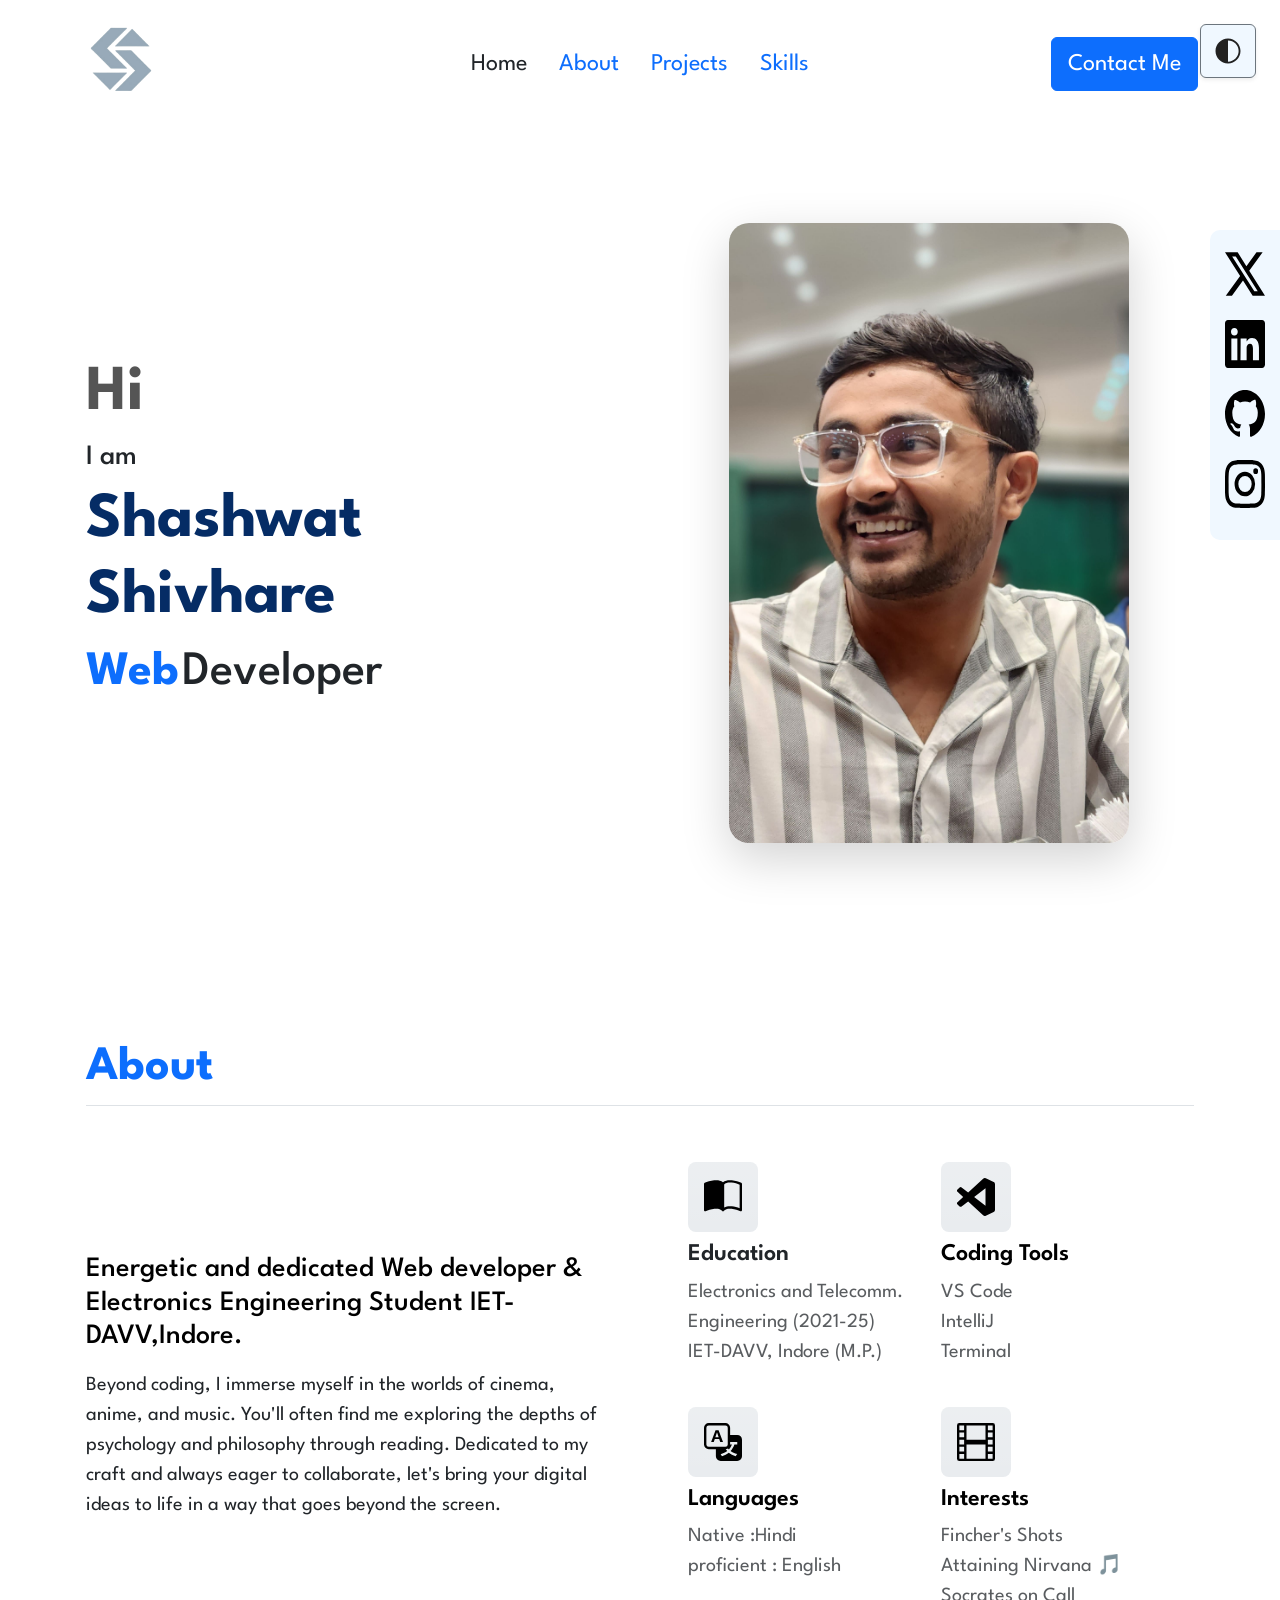
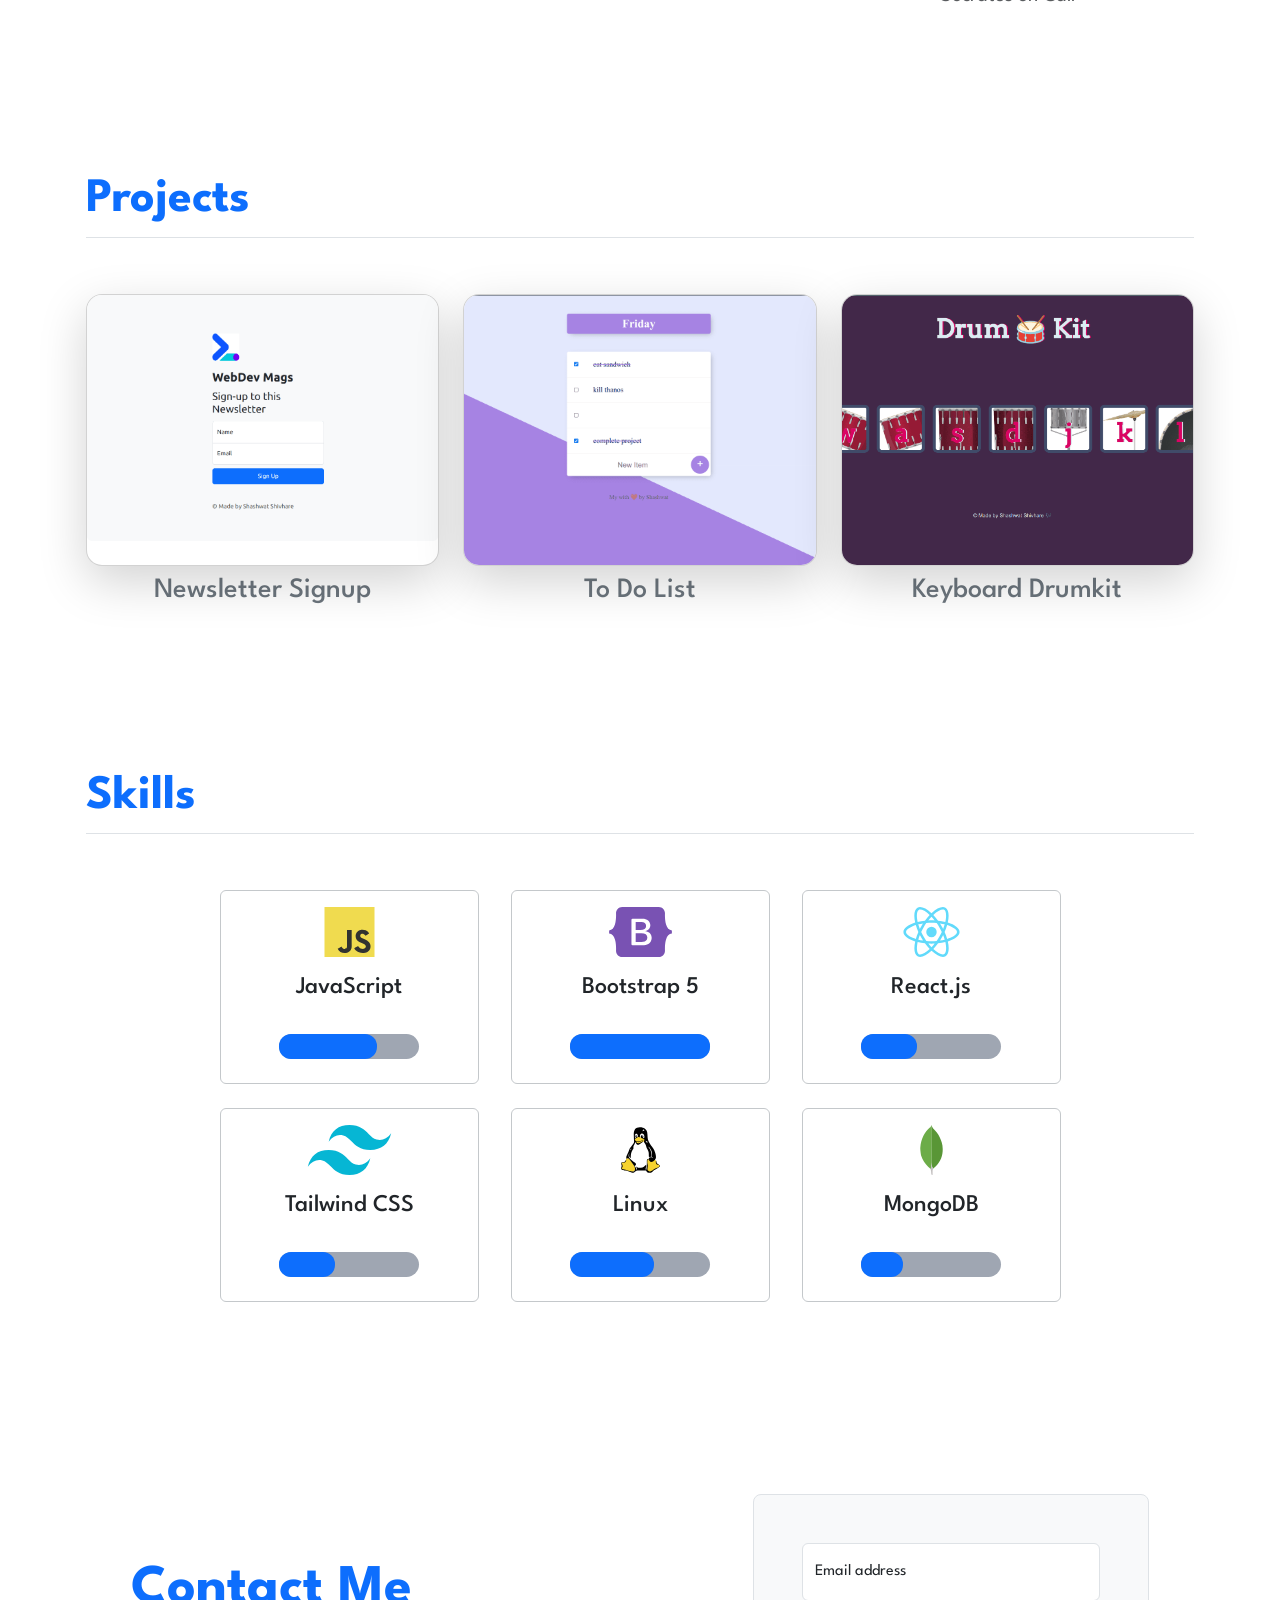
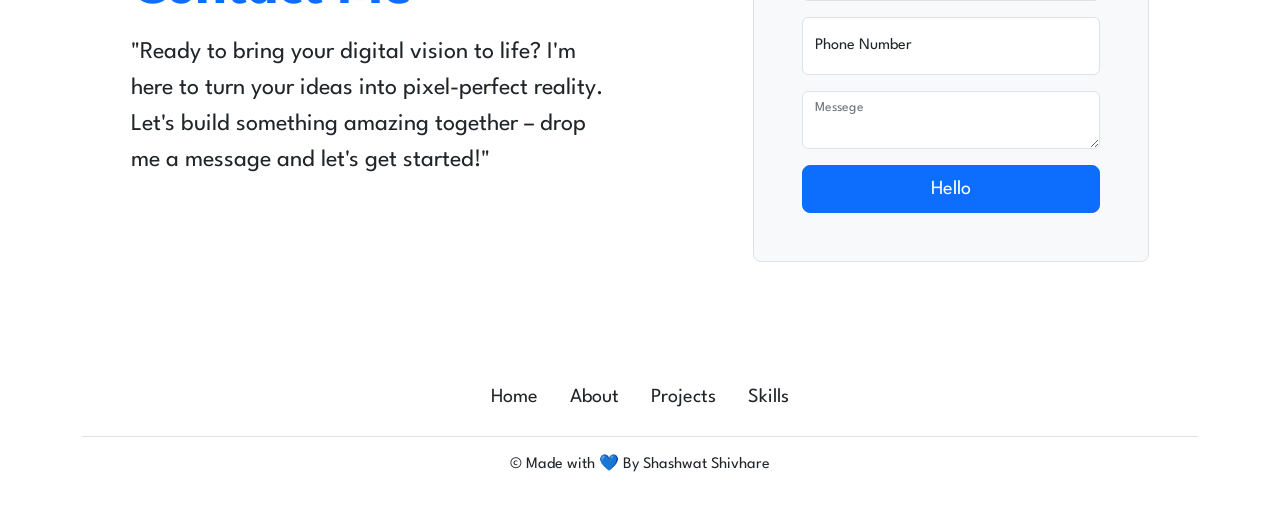
==== index.html @ a9c682bb "final changes" ====
<!DOCTYPE html><html lang="en"><head><style></style><meta charset="UTF-8"><meta name="viewport" content="width=device-width,initial-scale=1"><title>Shashwat Shivhare</title><link rel="preconnect" href="https://fonts.googleapis.com"><link rel="preconnect" href="https://fonts.gstatic.com" crossorigin><link href="https://fonts.googleapis.com/css2?family=League+Spartan:wght@400;500&family=Roboto:wght@400;600&display=swap" rel="stylesheet"><link rel="icon" type="x-icon" href="./images/logo.png"><link rel="stylesheet" href="./bootstrap/css/bootstrap.min.css"><link rel="stylesheet" href="style.min.css"></head><body id="body-color" data-bs-theme="light"><div id="top"><!-- Header --><div class="container"><header class="d-flex flex-wrap align-items-center justify-content-center justify-content-md-between py-4 mb-5"><div class="col-md-3 mb-2 mb-md-0"><a href="/" class="d-inline-flex link-body-emphasis text-decoration-none"><img src="./images/logo.png" height="70px" alt="logo"></a></div><ul class="nav col-12 col-md-auto mb-3 justify-content-center mb-md-0"><li class="nav-item"><a href="/" class="nav-link px-3 fs-4 link-dark scroll-button" data-target=".target-section1">Home</a></li><li><a href="#" class="nav-link btn px-3 fs-4 scroll-button" data-target=".target-section1">About</a></li><li><a href="#" class="nav-link px-3 fs-4 scroll-button" data-target=".target-section2">Projects</a></li><li><a href="#" class="nav-link px-3 fs-4 scroll-button" data-target=".target-section3">Skills</a></li></ul><div class="col-md-3 text-end"><button type="button" class="btn btn-primary fs-4 px-3 py-2 scroll-button" data-target=".target-section4">Contact Me</button></div></header></div><!-- FrontPage --><div id="frontPage" class="container fs-5 px-3"><div class="row flex-lg-row-reverse align-items-center g-5 py-5"><div class="col-10 col-sm-8 col-lg-6"><img src="./images/head.jpg" class="d-block mx-lg-auto profile shadow-lg" width="400px" height=""></div><div class="col-lg-6"><h1><a class="typewrite" data-period="2000" data-type="[ &#34;Hi&#34;,&#34;नमस्ते&#34;, &#34;Hola&#34;,&#34;నమస్కరం&#34; ]"><span class="wrap"></span></a></h1><h3>I am</h3><h1 class="fw-bold text-primary-emphasis">Shashwat Shivhare</h1><h2><a class="typewrite" data-period="2000" data-type="[ &#34;Web&#34;,&#34;Full-Stack&#34;,&#34;MERN&#34; ]"><span class="wrap"></span> </a>Developer</h2></div></div></div></div><!-- About --><div id="about"><div class="container fs-5 px-3 py-5 target-section target-section1"><h2 class="pb-2 fw-bold border-bottom text-primary">About</h2><div class="row row-cols-1 row-cols-md-2 align-items-md-center g-5 py-5"><div class="col d-flex flex-column align-items-start gap-2"><h3 class="fw-medium text-body-emphasis">Energetic and dedicated Web developer & Electronics Engineering Student IET-DAVV,Indore.</h3><p class="text-dark">Beyond coding, I immerse myself in the worlds of cinema, anime, and music. You'll often find me exploring the depths of psychology and philosophy through reading. Dedicated to my craft and always eager to collaborate, let's bring your digital ideas to life in a way that goes beyond the screen.</p></div><div class="col px-5"><div class="row row-cols-1 row-cols-sm-2 g-4"><div class="col d-flex flex-column gap-2"><img class="bg-body-secondary bg-gradient fs-1 p-3 rounded-3" src="./images/book.svg" height="70px" width="70px" alt=""><h4 class="fw-semibold mb-0 text-dark">Education</h4><p class="text-body-secondary">Electronics and Telecomm. Engineering (2021-25)<br>IET-DAVV, Indore (M.P.)</p></div><div class="col d-flex flex-column gap-2"><img class="bg-body-secondary bg-gradient fs-1 p-3 rounded-3" src="./images/vscode.svg" height="70px" width="70px" alt=""><h4 class="fw-semibold mb-0 text-body-emphasis">Coding Tools</h4><p class="text-body-secondary">VS Code<br>IntelliJ<br>Terminal<br></p></div><div class="col d-flex flex-column gap-2"><img class="bg-body-secondary bg-gradient fs-1 p-3 rounded-3" src="./images/language.svg" height="70px" width="70px" alt=""><h4 class="fw-semibold mb-0 text-body-emphasis">Languages</h4><p class="text-body-secondary">Native :Hindi<br>proficient : English<br></p></div><div class="col d-flex flex-column gap-2"><img class="bg-body-secondary bg-gradient fs-1 p-3 rounded-3" src="./images/film.svg" height="70px" width="70px" alt=""><h4 class="fw-semibold mb-0 text-body-emphasis">Interests</h4><p class="text-body-secondary">Fincher's Shots<br>Attaining Nirvana 🎵<br>Socrates on Call<br></p></div></div></div></div></div></div><!-- project --><div id="projects"><div class="container-xl fs-5 px-3 py-5 target-section target-section2"><h2 class="pb-2 fw-bold text-primary border-bottom">Projects</h2><div class="row row-cols-1 row-cols-lg-3 align-items-stretch g-4 py-5 flip-container"><div class="col flipper"><div class="card card-cover overflow-hidden rounded-4 shadow-lg front"><div><img src="./images/project1.png" class="card-img" alt=""></div></div><div class="back d-flex"><div class="justify-content-center align-items-lg-center"><a href="/" class="btn btn-secondary fs-4 mx-4">Visit Website</a></div></div><h3 class="py-2 px-3 text-secondary text-center">Newsletter Signup</h3></div><div class="col flipper"><div class="card card-cover overflow-hidden rounded-4 shadow-lg front"><img src="./images/project2.png" class="card-img" alt=""></div><div class="back"><a href="/" class="btn btn-secondary fs-4 mx-4">Visit Website</a></div><h3 class="py-2 px-3 text-secondary text-center">To Do List</h3></div><div class="col flipper"><div class="card card-cover overflow-hidden rounded-4 shadow-lg front"><img src="./images/project3.png" class="card-img" alt=""></div><div class="back"><a href="/" class="btn btn-secondary fs-4 mx-4">Visit Website</a></div><h3 class="py-2 px-3 text-secondary text-center">Keyboard Drumkit</h3></div></div></div></div><!-- Skills --><div id="skills" class="container fs-5 px-3 py-5 target-section target-section3"><h2 class="pb-2 fw-bold text-primary border-bottom">Skills</h2><div class="row row-cols-1 row-cols-sm-2 row-cols-md-3 row-cols-lg-4 justify-content-center g-4 py-5 px-5"><div class="d-flex border border-secondary-subtle rounded-2 flex-column mx-3"><img class="my-3" src="./images/javascript.svg" height="50px" alt=""><h4 class="text-center">JavaScript</h4><progress class="my-4" style="padding:0" max="100" value="70"></progress></div><div class="d-flex border border-secondary-subtle rounded-2 flex-column mx-3"><img class="my-3" src="./images/bootstrap.svg" height="50px" alt=""><h4 class="text-center">Bootstrap 5</h4><progress class="my-4" style="padding:0" max="100" value="100"></progress></div><div class="d-flex border border-secondary-subtle rounded-2 flex-column mx-3"><img class="my-3" src="./images/react.svg" height="50px" alt=""><h4 class="text-center">React.js</h4><progress class="my-4" style="padding:0" max="100" value="40"></progress></div><div class="d-flex border border-secondary-subtle rounded-2 flex-column mx-3"><img class="my-3" src="./images/tailwind.svg" height="50px" alt=""><h4 class="text-center">Tailwind CSS</h4><progress class="my-4" style="padding:0" max="100" value="40"></progress></div><div class="d-flex border border-secondary-subtle rounded-2 flex-column mx-3"><img class="my-3" src="./images/linux.svg" height="50px" alt=""><h4 class="text-center">Linux</h4><progress class="my-4" style="padding:0" max="100" value="60"></progress></div><div class="d-flex border border-secondary-subtle rounded-2 flex-column mx-3"><img class="my-3" src="./images/mongodb.svg" height="50px" alt=""><h4 class="text-center">MongoDB</h4><progress class="my-4" style="padding:0" max="100" value="30"></progress></div></div></div><!-- contact-me --><div class="container col-xl-10 col-xxl-8 px-4 py-5"><div class="row align-items-center g-lg-5 py-5"><div class="col-lg-7 text-center text-lg-start"><h2 class="display-4 fw-bold lh-1 text-primary mb-3 target-section target-section4">Contact Me</h2><p class="col-lg-10 fs-4">"Ready to bring your digital vision to life? I'm here to turn your ideas into pixel-perfect reality. Let's build something amazing together – drop me a message and let's get started!"</p></div><div class="col-md-10 mx-auto col-lg-5"><form class="p-4 p-md-5 border rounded-3 bg-body-tertiary"><div class="form-floating mb-3"><input type="email" class="form-control" id="floatingInput" placeholder="name@example.com"> <label for="floatingInput">Email address</label></div><div class="form-floating mb-3"><input type="number" class="form-control" id="floatingPassword" placeholder="Password"> <label for="floatingPassword">Phone Number</label></div><div class="form-floating mb-3"><textarea class="form-control" id="" rows="10"></textarea> <label class="form-label" for="Messege">Messege</label></div><button class="w-100 btn btn-lg btn-primary" type="submit">Hello</button></form></div></div></div><!-- Footer --><div id="footer"><div class="container"><footer class="py-3"><ul class="nav justify-content-center border-bottom pb-3 mb-3"><li class="nav-item"><a href="#" class="nav-link fs-5 px-3 text-dark">Home</a></li><li class="nav-item"><button class="nav-link fs-5 px-3 text-dark scroll-button" data-target=".target-section1">About</button></li><li class="nav-item"><button href="#" class="nav-link fs-5 px-3 text-dark scroll-button" data-target=".target-section2">Projects</button></li><li class="nav-item"><button href="#" class="nav-link fs-5 px-3 text-dark scroll-button" data-target=".target-section3">Skills</button></li></ul><p class="text-center text-dark">© Made with &#128153; By Shashwat Shivhare</p></footer></div></div><!-- DarkMode --><div class="position-fixed top-0 end-0 m-4"><button class="btn btn-secondary shadow-sm" id="colorMode"><img src="./images/dark-theme.svg" height="40px" width="30px"></button></div><!-- Social  --><div id="fixed-social"><div><a href="https://twitter.com/shashwatshiv" target="_blank" class="fixed-twitter"><img src="./images/twitter-x.svg" height="80%" width="80%" alt="twitter "></a></div><div><a href="https://www.linkedin.com/in/shashwatshiv" class="fixed-linkedin" target="_blank"><img src="./images/linkedin.svg" alt="linkedin" height="80%" width="80%"></a></div><div><a href="https://github.com/shashwatshiv" target="_blank" class="fixed-github"><img src="./images/github.svg" alt="github" height="80%" width="80%"></a></div><div><a href="https://instagram.com/shashwatshiv" target="_blank" class="fixed-instagrem"><img src="./images/instagram.svg" alt="instagram" height="80%" width="80%"></a></div></div><script src="./app.min.js"></script></body></html>
---- style.min.css ----
*{font-family:"League Spartan",sans-serif;margin:0;text-decoration:none}a.typewrite{text-decoration:none;font-weight:700}h1{font-size:4rem}h2{font-size:3rem}H1>a{color:#555}#colorMode{background-color:#f0f8ff}img.profile{border-radius:20px;animation:fadeIn 2s ease-in}#fixed-social{background-color:#f0f8ff;position:fixed;bottom:40%;right:-10px;padding:10px;border-radius:10px 0 0 10px}#fixed-social a{display:block;height:60px;position:relative;text-align:center;line-height:40px;transition:transform .2s;width:50px;margin:10px 10px 10px 0;z-index:2}#fixed-social a:hover{transform:scale(1.2)}#top{padding-bottom:100px}.card{height:17rem}.card-img{height:100%;width:100%;object-fit:cover}.flip-container:hover .flipper{transform:rotateY(180deg);cursor:pointer}.flipper,h3{backface-visibility:hidden}.back{backface-visibility:hidden;position:absolute;top:0;left:0;border-radius:10px;transform:rotateY(180deg)}.front{backface-visibility:hidden;z-index:2}.flipper{transition:2s;transform-style:preserve-3d;position:relative}.word{margin:auto;color:#fff}progress{width:60%;display:block;margin:auto;padding:3px;border:0 none;background:#9fa6b2;border-radius:14px}progress::-moz-progress-bar{border-radius:12px;background:#0d6efd}@media screen and (-webkit-min-device-pixel-ratio:0){progress{height:25px}}progress::-webkit-progress-bar{background:0 0}progress::-webkit-progress-value{border-radius:12px;background:#0d6efd}@media only screen and (max-width:768px){[class=fixed-social]{background-color:#0d6efd}}
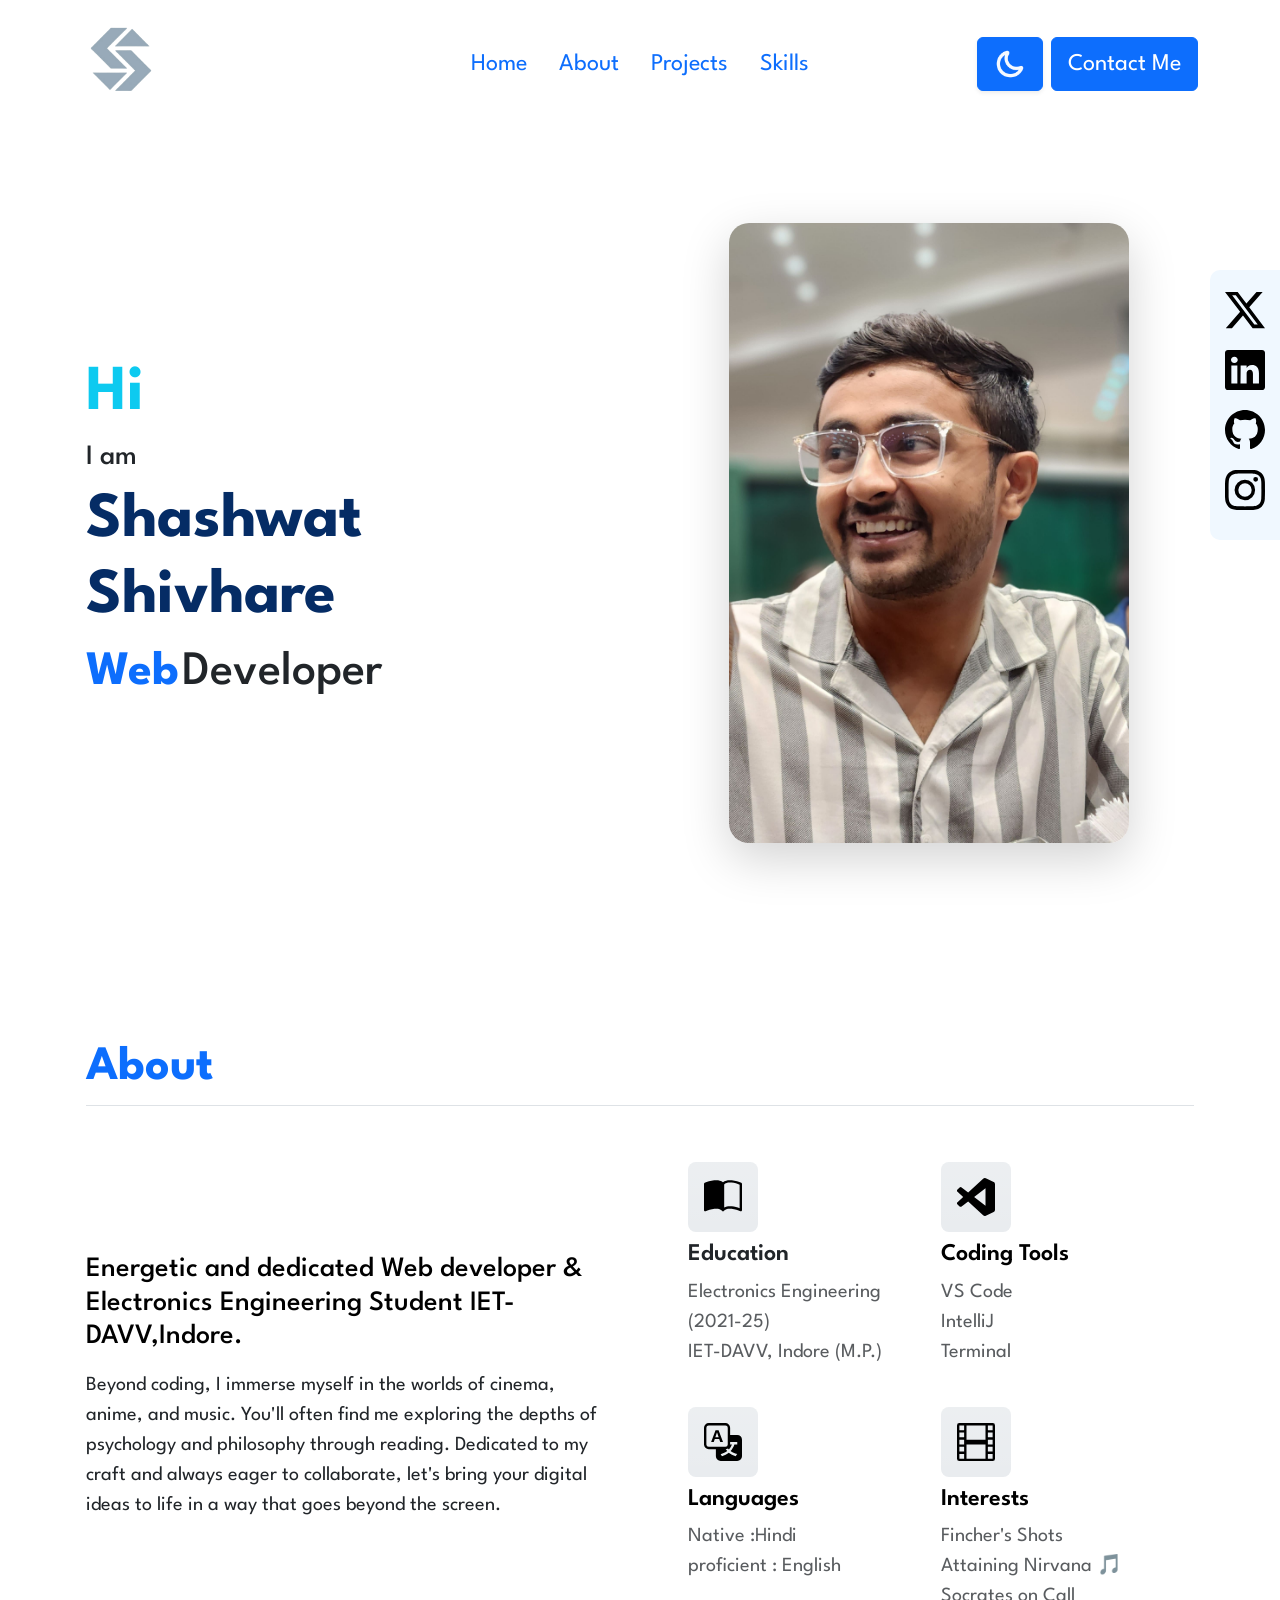
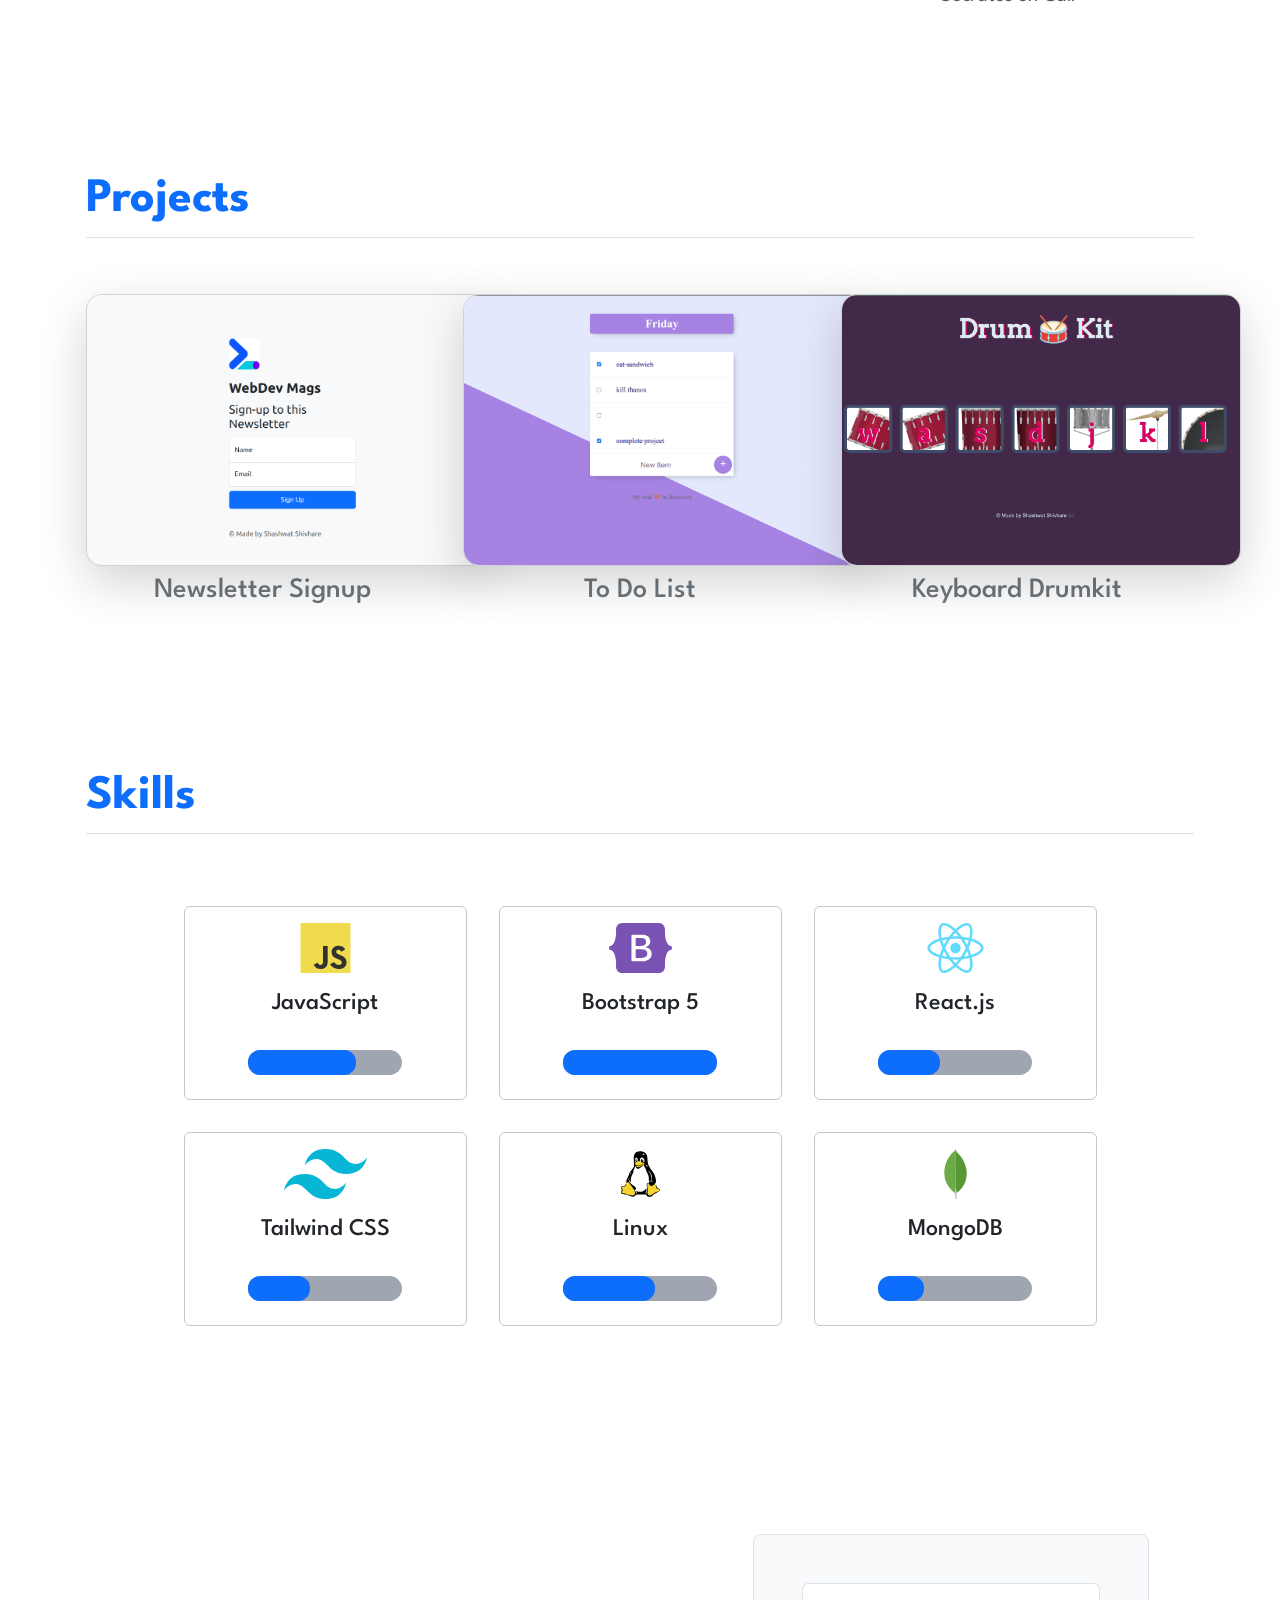
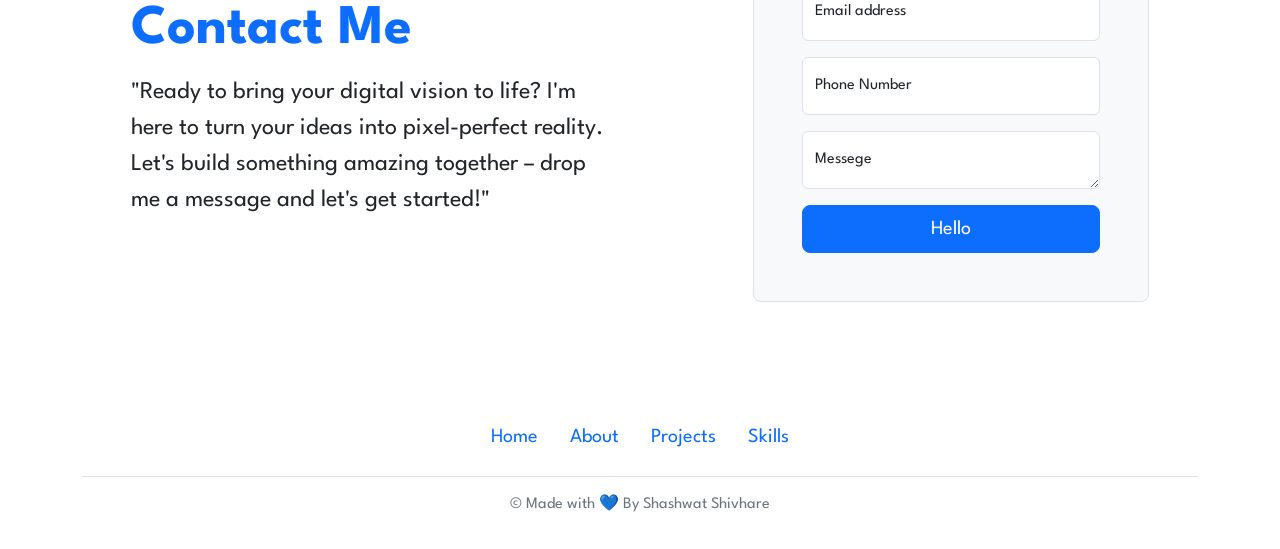
==== commit fdee37c9: "final changes" ====
--- a/index.html
+++ b/index.html
@@ -1 +1 @@
-<!DOCTYPE html><html lang="en"><head><style></style><meta charset="UTF-8"><meta name="viewport" content="width=device-width,initial-scale=1"><title>Shashwat Shivhare</title><link rel="preconnect" href="https://fonts.googleapis.com"><link rel="preconnect" href="https://fonts.gstatic.com" crossorigin><link href="https://fonts.googleapis.com/css2?family=League+Spartan:wght@400;500&family=Roboto:wght@400;600&display=swap" rel="stylesheet"><link rel="icon" type="x-icon" href="./images/logo.png"><link rel="stylesheet" href="./bootstrap/css/bootstrap.min.css"><link rel="stylesheet" href="style.min.css"></head><body id="body-color" data-bs-theme="light"><div id="top"><!-- Header --><div class="container"><header class="d-flex flex-wrap align-items-center justify-content-center justify-content-md-between py-4 mb-5"><div class="col-md-3 mb-2 mb-md-0"><a href="/" class="d-inline-flex link-body-emphasis text-decoration-none"><img src="./images/logo.png" height="70px" alt="logo"></a></div><ul class="nav col-12 col-md-auto mb-3 justify-content-center mb-md-0"><li class="nav-item"><a href="/" class="nav-link px-3 fs-4 link-dark scroll-button" data-target=".target-section1">Home</a></li><li><a href="#" class="nav-link btn px-3 fs-4 scroll-button" data-target=".target-section1">About</a></li><li><a href="#" class="nav-link px-3 fs-4 scroll-button" data-target=".target-section2">Projects</a></li><li><a href="#" class="nav-link px-3 fs-4 scroll-button" data-target=".target-section3">Skills</a></li></ul><div class="col-md-3 text-end"><button type="button" class="btn btn-primary fs-4 px-3 py-2 scroll-button" data-target=".target-section4">Contact Me</button></div></header></div><!-- FrontPage --><div id="frontPage" class="container fs-5 px-3"><div class="row flex-lg-row-reverse align-items-center g-5 py-5"><div class="col-10 col-sm-8 col-lg-6"><img src="./images/head.jpg" class="d-block mx-lg-auto profile shadow-lg" width="400px" height=""></div><div class="col-lg-6"><h1><a class="typewrite" data-period="2000" data-type="[ &#34;Hi&#34;,&#34;नमस्ते&#34;, &#34;Hola&#34;,&#34;నమస్కరం&#34; ]"><span class="wrap"></span></a></h1><h3>I am</h3><h1 class="fw-bold text-primary-emphasis">Shashwat Shivhare</h1><h2><a class="typewrite" data-period="2000" data-type="[ &#34;Web&#34;,&#34;Full-Stack&#34;,&#34;MERN&#34; ]"><span class="wrap"></span> </a>Developer</h2></div></div></div></div><!-- About --><div id="about"><div class="container fs-5 px-3 py-5 target-section target-section1"><h2 class="pb-2 fw-bold border-bottom text-primary">About</h2><div class="row row-cols-1 row-cols-md-2 align-items-md-center g-5 py-5"><div class="col d-flex flex-column align-items-start gap-2"><h3 class="fw-medium text-body-emphasis">Energetic and dedicated Web developer & Electronics Engineering Student IET-DAVV,Indore.</h3><p class="text-dark">Beyond coding, I immerse myself in the worlds of cinema, anime, and music. You'll often find me exploring the depths of psychology and philosophy through reading. Dedicated to my craft and always eager to collaborate, let's bring your digital ideas to life in a way that goes beyond the screen.</p></div><div class="col px-5"><div class="row row-cols-1 row-cols-sm-2 g-4"><div class="col d-flex flex-column gap-2"><img class="bg-body-secondary bg-gradient fs-1 p-3 rounded-3" src="./images/book.svg" height="70px" width="70px" alt=""><h4 class="fw-semibold mb-0 text-dark">Education</h4><p class="text-body-secondary">Electronics and Telecomm. Engineering (2021-25)<br>IET-DAVV, Indore (M.P.)</p></div><div class="col d-flex flex-column gap-2"><img class="bg-body-secondary bg-gradient fs-1 p-3 rounded-3" src="./images/vscode.svg" height="70px" width="70px" alt=""><h4 class="fw-semibold mb-0 text-body-emphasis">Coding Tools</h4><p class="text-body-secondary">VS Code<br>IntelliJ<br>Terminal<br></p></div><div class="col d-flex flex-column gap-2"><img class="bg-body-secondary bg-gradient fs-1 p-3 rounded-3" src="./images/language.svg" height="70px" width="70px" alt=""><h4 class="fw-semibold mb-0 text-body-emphasis">Languages</h4><p class="text-body-secondary">Native :Hindi<br>proficient : English<br></p></div><div class="col d-flex flex-column gap-2"><img class="bg-body-secondary bg-gradient fs-1 p-3 rounded-3" src="./images/film.svg" height="70px" width="70px" alt=""><h4 class="fw-semibold mb-0 text-body-emphasis">Interests</h4><p class="text-body-secondary">Fincher's Shots<br>Attaining Nirvana 🎵<br>Socrates on Call<br></p></div></div></div></div></div></div><!-- project --><div id="projects"><div class="container-xl fs-5 px-3 py-5 target-section target-section2"><h2 class="pb-2 fw-bold text-primary border-bottom">Projects</h2><div class="row row-cols-1 row-cols-lg-3 align-items-stretch g-4 py-5 flip-container"><div class="col flipper"><div class="card card-cover overflow-hidden rounded-4 shadow-lg front"><div><img src="./images/project1.png" class="card-img" alt=""></div></div><div class="back d-flex"><div class="justify-content-center align-items-lg-center"><a href="/" class="btn btn-secondary fs-4 mx-4">Visit Website</a></div></div><h3 class="py-2 px-3 text-secondary text-center">Newsletter Signup</h3></div><div class="col flipper"><div class="card card-cover overflow-hidden rounded-4 shadow-lg front"><img src="./images/project2.png" class="card-img" alt=""></div><div class="back"><a href="/" class="btn btn-secondary fs-4 mx-4">Visit Website</a></div><h3 class="py-2 px-3 text-secondary text-center">To Do List</h3></div><div class="col flipper"><div class="card card-cover overflow-hidden rounded-4 shadow-lg front"><img src="./images/project3.png" class="card-img" alt=""></div><div class="back"><a href="/" class="btn btn-secondary fs-4 mx-4">Visit Website</a></div><h3 class="py-2 px-3 text-secondary text-center">Keyboard Drumkit</h3></div></div></div></div><!-- Skills --><div id="skills" class="container fs-5 px-3 py-5 target-section target-section3"><h2 class="pb-2 fw-bold text-primary border-bottom">Skills</h2><div class="row row-cols-1 row-cols-sm-2 row-cols-md-3 row-cols-lg-4 justify-content-center g-4 py-5 px-5"><div class="d-flex border border-secondary-subtle rounded-2 flex-column mx-3"><img class="my-3" src="./images/javascript.svg" height="50px" alt=""><h4 class="text-center">JavaScript</h4><progress class="my-4" style="padding:0" max="100" value="70"></progress></div><div class="d-flex border border-secondary-subtle rounded-2 flex-column mx-3"><img class="my-3" src="./images/bootstrap.svg" height="50px" alt=""><h4 class="text-center">Bootstrap 5</h4><progress class="my-4" style="padding:0" max="100" value="100"></progress></div><div class="d-flex border border-secondary-subtle rounded-2 flex-column mx-3"><img class="my-3" src="./images/react.svg" height="50px" alt=""><h4 class="text-center">React.js</h4><progress class="my-4" style="padding:0" max="100" value="40"></progress></div><div class="d-flex border border-secondary-subtle rounded-2 flex-column mx-3"><img class="my-3" src="./images/tailwind.svg" height="50px" alt=""><h4 class="text-center">Tailwind CSS</h4><progress class="my-4" style="padding:0" max="100" value="40"></progress></div><div class="d-flex border border-secondary-subtle rounded-2 flex-column mx-3"><img class="my-3" src="./images/linux.svg" height="50px" alt=""><h4 class="text-center">Linux</h4><progress class="my-4" style="padding:0" max="100" value="60"></progress></div><div class="d-flex border border-secondary-subtle rounded-2 flex-column mx-3"><img class="my-3" src="./images/mongodb.svg" height="50px" alt=""><h4 class="text-center">MongoDB</h4><progress class="my-4" style="padding:0" max="100" value="30"></progress></div></div></div><!-- contact-me --><div class="container col-xl-10 col-xxl-8 px-4 py-5"><div class="row align-items-center g-lg-5 py-5"><div class="col-lg-7 text-center text-lg-start"><h2 class="display-4 fw-bold lh-1 text-primary mb-3 target-section target-section4">Contact Me</h2><p class="col-lg-10 fs-4">"Ready to bring your digital vision to life? I'm here to turn your ideas into pixel-perfect reality. Let's build something amazing together – drop me a message and let's get started!"</p></div><div class="col-md-10 mx-auto col-lg-5"><form class="p-4 p-md-5 border rounded-3 bg-body-tertiary"><div class="form-floating mb-3"><input type="email" class="form-control" id="floatingInput" placeholder="name@example.com"> <label for="floatingInput">Email address</label></div><div class="form-floating mb-3"><input type="number" class="form-control" id="floatingPassword" placeholder="Password"> <label for="floatingPassword">Phone Number</label></div><div class="form-floating mb-3"><textarea class="form-control" id="" rows="10"></textarea> <label class="form-label" for="Messege">Messege</label></div><button class="w-100 btn btn-lg btn-primary" type="submit">Hello</button></form></div></div></div><!-- Footer --><div id="footer"><div class="container"><footer class="py-3"><ul class="nav justify-content-center border-bottom pb-3 mb-3"><li class="nav-item"><a href="#" class="nav-link fs-5 px-3 text-dark">Home</a></li><li class="nav-item"><button class="nav-link fs-5 px-3 text-dark scroll-button" data-target=".target-section1">About</button></li><li class="nav-item"><button href="#" class="nav-link fs-5 px-3 text-dark scroll-button" data-target=".target-section2">Projects</button></li><li class="nav-item"><button href="#" class="nav-link fs-5 px-3 text-dark scroll-button" data-target=".target-section3">Skills</button></li></ul><p class="text-center text-dark">© Made with &#128153; By Shashwat Shivhare</p></footer></div></div><!-- DarkMode --><div class="position-fixed top-0 end-0 m-4"><button class="btn btn-secondary shadow-sm" id="colorMode"><img src="./images/dark-theme.svg" height="40px" width="30px"></button></div><!-- Social  --><div id="fixed-social"><div><a href="https://twitter.com/shashwatshiv" target="_blank" class="fixed-twitter"><img src="./images/twitter-x.svg" height="80%" width="80%" alt="twitter "></a></div><div><a href="https://www.linkedin.com/in/shashwatshiv" class="fixed-linkedin" target="_blank"><img src="./images/linkedin.svg" alt="linkedin" height="80%" width="80%"></a></div><div><a href="https://github.com/shashwatshiv" target="_blank" class="fixed-github"><img src="./images/github.svg" alt="github" height="80%" width="80%"></a></div><div><a href="https://instagram.com/shashwatshiv" target="_blank" class="fixed-instagrem"><img src="./images/instagram.svg" alt="instagram" height="80%" width="80%"></a></div></div><script src="./app.min.js"></script></body></html>+<!DOCTYPE html><html lang="en"><head><style></style><meta charset="UTF-8"><meta name="viewport" content="width=device-width,initial-scale=1"><title>Shashwat Shivhare</title><link rel="preconnect" href="https://fonts.googleapis.com"><link rel="preconnect" href="https://fonts.gstatic.com" crossorigin><link href="https://fonts.googleapis.com/css2?family=League+Spartan:wght@400;500&family=Roboto:wght@400;600&display=swap" rel="stylesheet"><link rel="icon" type="x-icon" href="./images/logo.png"><link rel="stylesheet" href="./bootstrap/css/bootstrap.min.css"><link rel="stylesheet" href="style.css"></head><body id="body-color" data-bs-theme="light"><div id="top"><!-- Header --><div class="container"><header class="d-flex flex-wrap align-items-center justify-content-center justify-content-md-between py-4 mb-5"><div class="col-md-3 mb-2 mb-md-0"><a href="/" class="d-inline-flex link-body-emphasis text-decoration-none"><img src="./images/logo.png" height="70px" alt="logo"></a></div><ul class="nav col-12 col-md-auto mb-3 justify-content-center mb-md-0"><li class="nav-item"><a href="/" class="nav-link px-3 fs-4 btn scroll-button" data-target=".target-section1">Home</a></li><li><a href="#" class="nav-link btn px-3 fs-4 scroll-button" data-target=".target-section1">About</a></li><li><a href="#" class="nav-link px-3 fs-4 scroll-button" data-target=".target-section2">Projects</a></li><li><a href="#" class="nav-link px-3 fs-4 scroll-button" data-target=".target-section3">Skills</a></li></ul><div class="col-md-3 text-end"><button class="btn btn-primary shadow-sm mx-1" id="colorMode"><img src="./images/dark-theme.png" height="40px" width="40px"></button> <button type="button" class="btn btn-primary fs-4 px-3 py-2 scroll-button" data-target=".target-section4">Contact Me</button></div></header></div><!-- FrontPage --><div id="frontPage" class="container fs-5 px-3"><div class="row flex-lg-row-reverse align-items-center g-5 py-5"><div class="col-10 col-sm-8 col-lg-6"><img src="./images/head.jpg" class="d-block mx-lg-auto profile shadow-lg" width="400px" height=""></div><div class="col-lg-6"><h1><a class="typewrite text-info" data-period="2000" data-type="[ &#34;Hi&#34;,&#34;नमस्ते&#34;, &#34;Hola&#34;,&#34;నమస్కరం&#34; ]"><span class="wrap"></span></a></h1><h3>I am</h3><h1 class="fw-bold text-primary-emphasis">Shashwat Shivhare</h1><h2><a class="typewrite" data-period="2000" data-type="[ &#34;Web&#34;,&#34;Full-Stack&#34;,&#34;MERN&#34; ]"><span class="wrap"></span> </a><span>Developer</span></h2></div></div></div></div><!-- About --><div id="about"><div class="container fs-5 px-3 py-5 target-section target-section1"><h2 class="pb-2 fw-bold border-bottom text-primary">About</h2><div class="row row-cols-1 row-cols-md-2 align-items-md-center g-5 py-5"><div class="col d-flex flex-column align-items-start gap-2"><h3 class="fw-medium text-body-emphasis">Energetic and dedicated Web developer & Electronics Engineering Student IET-DAVV,Indore.</h3><p class="text-dark">Beyond coding, I immerse myself in the worlds of cinema, anime, and music. You'll often find me exploring the depths of psychology and philosophy through reading. Dedicated to my craft and always eager to collaborate, let's bring your digital ideas to life in a way that goes beyond the screen.</p></div><div class="col px-5"><div class="row row-cols-2 row-cols-sm-2 g-4"><div class="col d-flex flex-column gap-2"><img class="bg-body-secondary bg-gradient fs-1 p-3 rounded-3" src="./images/book.svg" height="70px" width="70px" alt=""><h4 class="fw-semibold mb-0 text-dark">Education</h4><p class="text-body-secondary">Electronics Engineering (2021-25)<br>IET-DAVV, Indore (M.P.)</p></div><div class="col d-flex flex-column gap-2"><img class="bg-body-secondary bg-gradient fs-1 p-3 rounded-3" src="./images/vscode.svg" height="70px" width="70px" alt=""><h4 class="fw-semibold mb-0 text-body-emphasis">Coding Tools</h4><p class="text-body-secondary">VS Code<br>IntelliJ<br>Terminal<br></p></div><div class="col d-flex flex-column gap-2"><img class="bg-body-secondary bg-gradient fs-1 p-3 rounded-3" src="./images/language.svg" height="70px" width="70px" alt=""><h4 class="fw-semibold mb-0 text-body-emphasis">Languages</h4><p class="text-body-secondary">Native :Hindi<br>proficient : English<br></p></div><div class="col d-flex flex-column gap-2"><img class="bg-body-secondary bg-gradient fs-1 p-3 rounded-3" src="./images/film.svg" height="70px" width="70px" alt=""><h4 class="fw-semibold mb-0 text-body-emphasis">Interests</h4><p class="text-body-secondary">Fincher's Shots<br>Attaining Nirvana 🎵<br>Socrates on Call<br></p></div></div></div></div></div></div><!-- project --><div id="projects"><div class="container-xl fs-5 px-3 py-5 target-section target-section2"><h2 class="pb-2 fw-bold text-primary border-bottom">Projects</h2><div class="row row-cols-1 row-cols-lg-3 align-items-stretch py-5"><div class="col flipper"><div class="card card-cover overflow-hidden rounded-4 shadow-lg front m-auto"><div><img src="./images/project1.png" class="card-img" width="60%" alt=""></div></div><div class="back d-flex"><div class="justify-content-center align-items-lg-center"><a href="/" class="btn btn-secondary fs-4 mx-4">Visit Website</a></div></div><h3 class="py-2 px-3 text-secondary text-center">Newsletter Signup</h3></div><div class="col flipper"><div class="card card-cover overflow-hidden rounded-4 shadow-lg front m-auto"><img src="./images/project2.png" class="card-img" alt=""></div><div class="back"><a href="/" class="btn btn-secondary fs-4 mx-4">Visit Website</a></div><h3 class="py-2 px-3 text-secondary text-center">To Do List</h3></div><div class="col flipper"><div class="card card-cover overflow-hidden rounded-4 shadow-lg front m-auto"><img src="./images/project3.png" class="card-img" alt=""></div><div class="back"><a href="/" class="btn btn-secondary fs-4 mx-4">Visit Website</a></div><h3 class="py-2 px-3 text-secondary text-center">Keyboard Drumkit</h3></div></div></div></div><!-- Skills --><div id="skills" class="container fs-5 px-3 py-5 target-section target-section3"><h2 class="pb-2 fw-bold text-primary border-bottom">Skills</h2><div class="row py-5 row-cols-3 justify-content-center row-cols-md-4"><div class="d-flex border border-secondary-subtle rounded-2 flex-column mx-3 my-3"><img class="my-3" src="./images/javascript.svg" height="50px" alt=""><h4 class="text-center">JavaScript</h4><progress class="my-4" style="padding:0" max="100" value="70"></progress></div><div class="d-flex border border-secondary-subtle rounded-2 flex-column mx-3 my-3"><img class="my-3" src="./images/bootstrap.svg" height="50px" alt=""><h4 class="text-center">Bootstrap 5</h4><progress class="my-4" style="padding:0" max="100" value="100"></progress></div><div class="d-flex border border-secondary-subtle rounded-2 flex-column mx-3 my-3"><img class="my-3" src="./images/react.svg" height="50px" alt=""><h4 class="text-center">React.js</h4><progress class="my-4" style="padding:0" max="100" value="40"></progress></div><div class="d-flex border border-secondary-subtle rounded-2 flex-column mx-3 my-3"><img class="my-3" src="./images/tailwind.svg" height="50px" alt=""><h4 class="text-center">Tailwind CSS</h4><progress class="my-4" style="padding:0" max="100" value="40"></progress></div><div class="d-flex border border-secondary-subtle rounded-2 flex-column mx-3 my-3"><img class="my-3" src="./images/linux.svg" height="50px" alt=""><h4 class="text-center">Linux</h4><progress class="my-4" style="padding:0" max="100" value="60"></progress></div><div class="d-flex border border-secondary-subtle rounded-2 flex-column mx-3 my-3"><img class="my-3" src="./images/mongodb.svg" height="50px" alt=""><h4 class="text-center">MongoDB</h4><progress class="my-4" style="padding:0" max="100" value="30"></progress></div></div></div><!-- contact-me --><div class="container col-xl-10 col-xxl-8 px-4 py-5"><div class="row align-items-center g-lg-5 py-5"><div class="col-lg-7 text-center text-lg-start"><h2 class="display-4 fw-bold lh-1 text-primary mb-3 target-section target-section4">Contact Me</h2><p class="col-lg-10 fs-4">"Ready to bring your digital vision to life? I'm here to turn your ideas into pixel-perfect reality. Let's build something amazing together – drop me a message and let's get started!"</p></div><div class="col-md-10 mx-auto col-lg-5"><form class="p-4 p-md-5 border rounded-3 bg-body-tertiary"><div class="form-floating mb-3"><input type="email" class="form-control" id="floatingInput" placeholder="name@example.com"> <label for="floatingInput">Email address</label></div><div class="form-floating mb-3"><input type="tel" class="form-control" id="phoneNumber" placeholder="" maxlength="10"> <label for="form-floating">Phone Number</label></div><div class="form-floating mb-3"><textarea class="form-control" id="" rows="10" placeholder=""></textarea> <label class="form-label" for="form-floating">Messege</label></div><button class="w-100 btn btn-lg btn-primary" type="submit">Hello</button></form></div></div></div><!-- Footer --><div id="footer"><div class="container"><footer class="py-3"><ul class="nav justify-content-center border-bottom pb-3 mb-3"><li class="nav-item"><a href="#" class="nav-link fs-5 px-3">Home</a></li><li class="nav-item"><button class="nav-link fs-5 px-3 scroll-button" data-target=".target-section1">About</button></li><li class="nav-item"><button href="#" class="nav-link fs-5 px-3 scroll-button" data-target=".target-section2">Projects</button></li><li class="nav-item"><button href="#" class="nav-link fs-5 px-3 scroll-button" data-target=".target-section3">Skills</button></li></ul><p class="text-center text-secondary">© Made with &#128153; By Shashwat Shivhare</p></footer></div></div><!-- Social  --><div id="fixed-social"><div><a href="https://twitter.com/shashwatshiv" target="_blank" class="fixed-twitter"><img src="./images/twitter-x.svg" height="80%" width="80%" alt="twitter "></a></div><div><a href="https://www.linkedin.com/in/shashwatshiv" class="fixed-linkedin" target="_blank"><img src="./images/linkedin.svg" alt="linkedin" height="80%" width="80%"></a></div><div><a href="https://github.com/shashwatshiv" target="_blank" class="fixed-github"><img src="./images/github.svg" alt="github" height="80%" width="80%"></a></div><div><a href="https://instagram.com/shashwatshiv" target="_blank" class="fixed-instagrem"><img src="./images/instagram.svg" alt="instagram" height="80%" width="80%"></a></div></div><script src="./app.js"></script></body></html>
--- a/style.css
+++ b/style.css
@@ -0,0 +1 @@
+*{font-family:"League Spartan",sans-serif;margin:0;text-decoration:none}a.typewrite{text-decoration:none;font-weight:700}h1{font-size:4rem}h2{font-size:3rem}img.profile{border-radius:20px;animation:fadeIn 2s ease-in}#fixed-social{background-color:#f0f8ff;position:fixed;bottom:40%;right:-10px;padding:10px;border-radius:10px 0 0 10px}#fixed-social a{display:block;height:50px;position:relative;text-align:center;line-height:40px;transition:transform .2s;width:50px;margin:10px 10px 10px 0;z-index:2}#fixed-social a:hover{transform:scale(1.2)}#top{padding-bottom:100px}.card{height:17rem;width:25rem}.card-img{height:100%;width:100%;object-fit:cover}.flipper:hover{transform:rotateY(180deg);cursor:pointer}.flipper,h3{backface-visibility:hidden}.back{backface-visibility:hidden;position:absolute;top:0;left:0;border-radius:10px;transform:rotateY(180deg)}.front{backface-visibility:hidden;z-index:2}.flipper{transition:2s;transform-style:preserve-3d;position:relative}.word{margin:auto;color:#fff}progress{width:60%;display:block;margin:auto;padding:3px;border:0 none;background:#9fa6b2;border-radius:14px}progress::-moz-progress-bar{border-radius:12px;background:#0d6efd}@media screen and (-webkit-min-device-pixel-ratio:0){progress{height:25px}}progress::-webkit-progress-bar{background:0 0}progress::-webkit-progress-value{border-radius:12px;background:#0d6efd}@media only screen and (max-width:799px){#fixed-social{background-color:#f0f8ff;display:flex;position:fixed;align-items:center;justify-content:center;bottom:0;left:25%;right:25%;border-radius:10px 10px 0 0}#fixed-social a{display:block;height:50px;position:relative;text-align:center;transition:transform .2s;width:50px;margin:10px 10px 0 10px;z-index:2}}
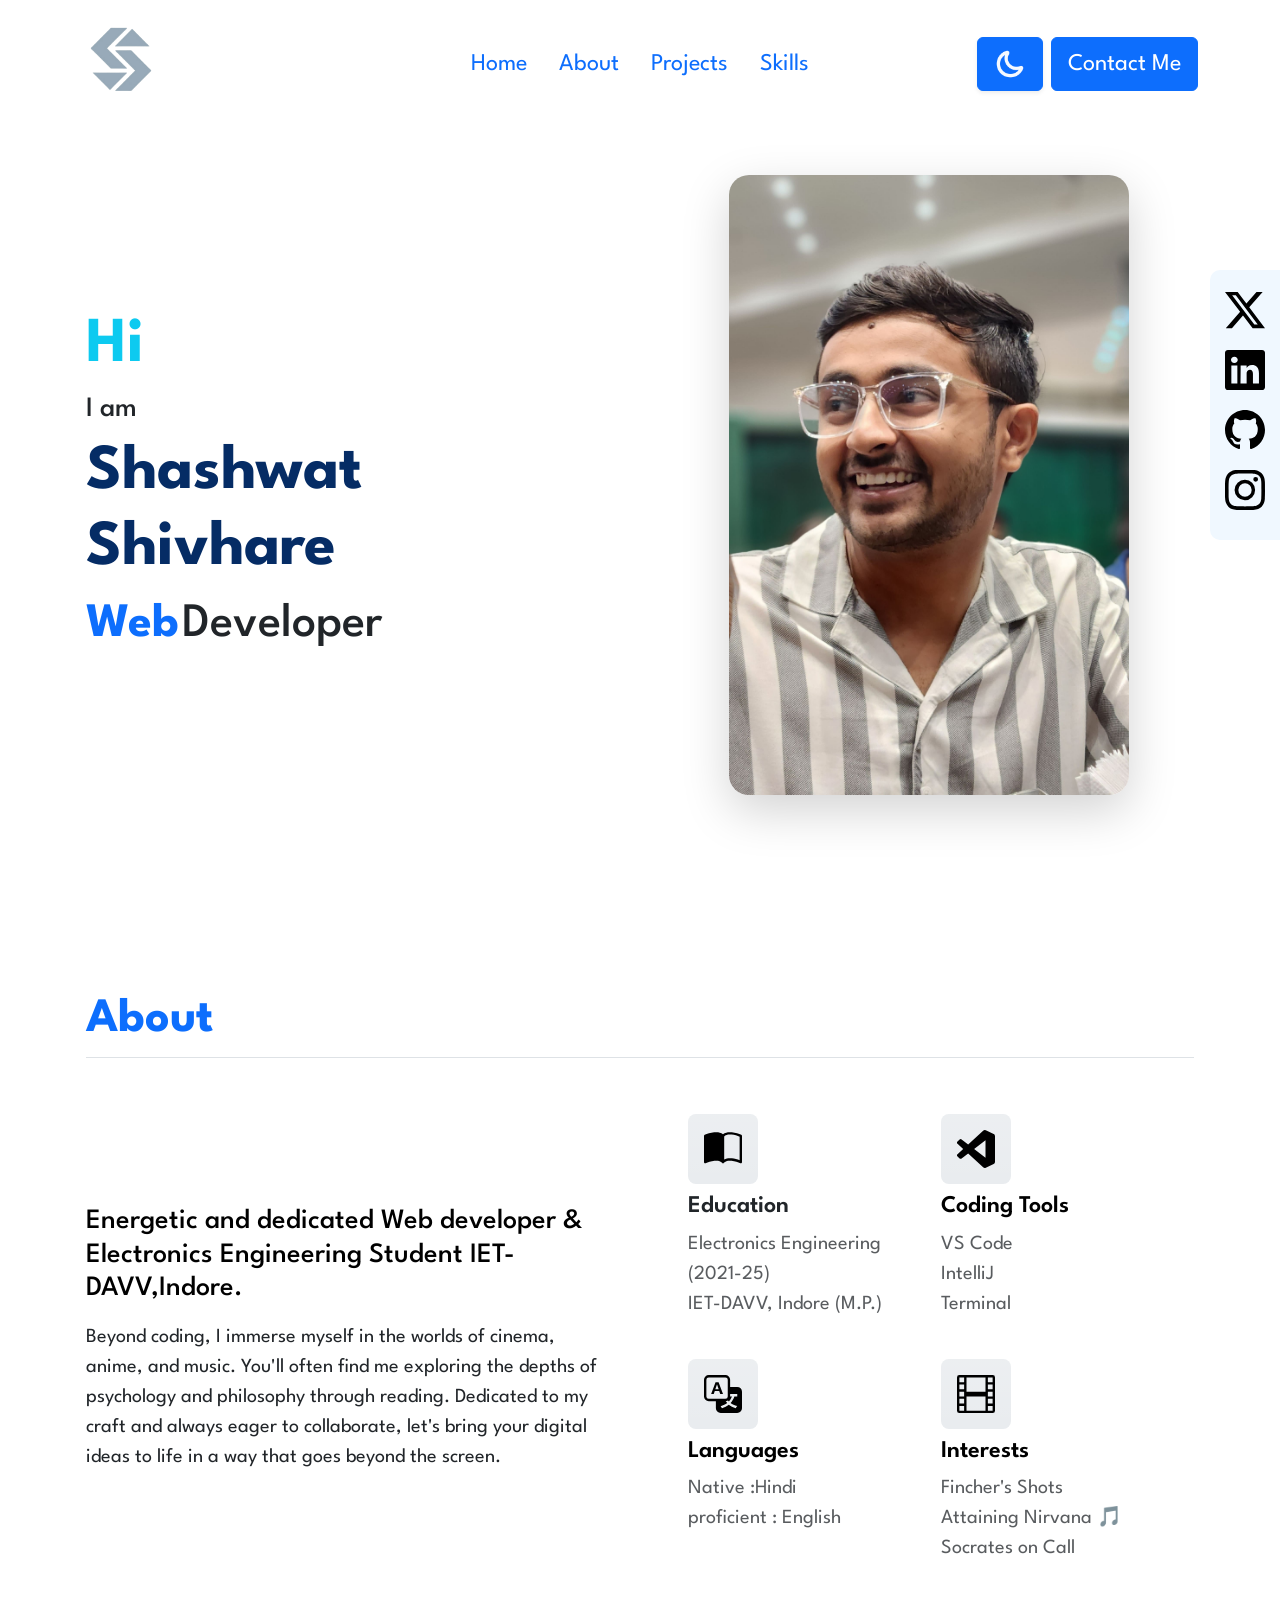
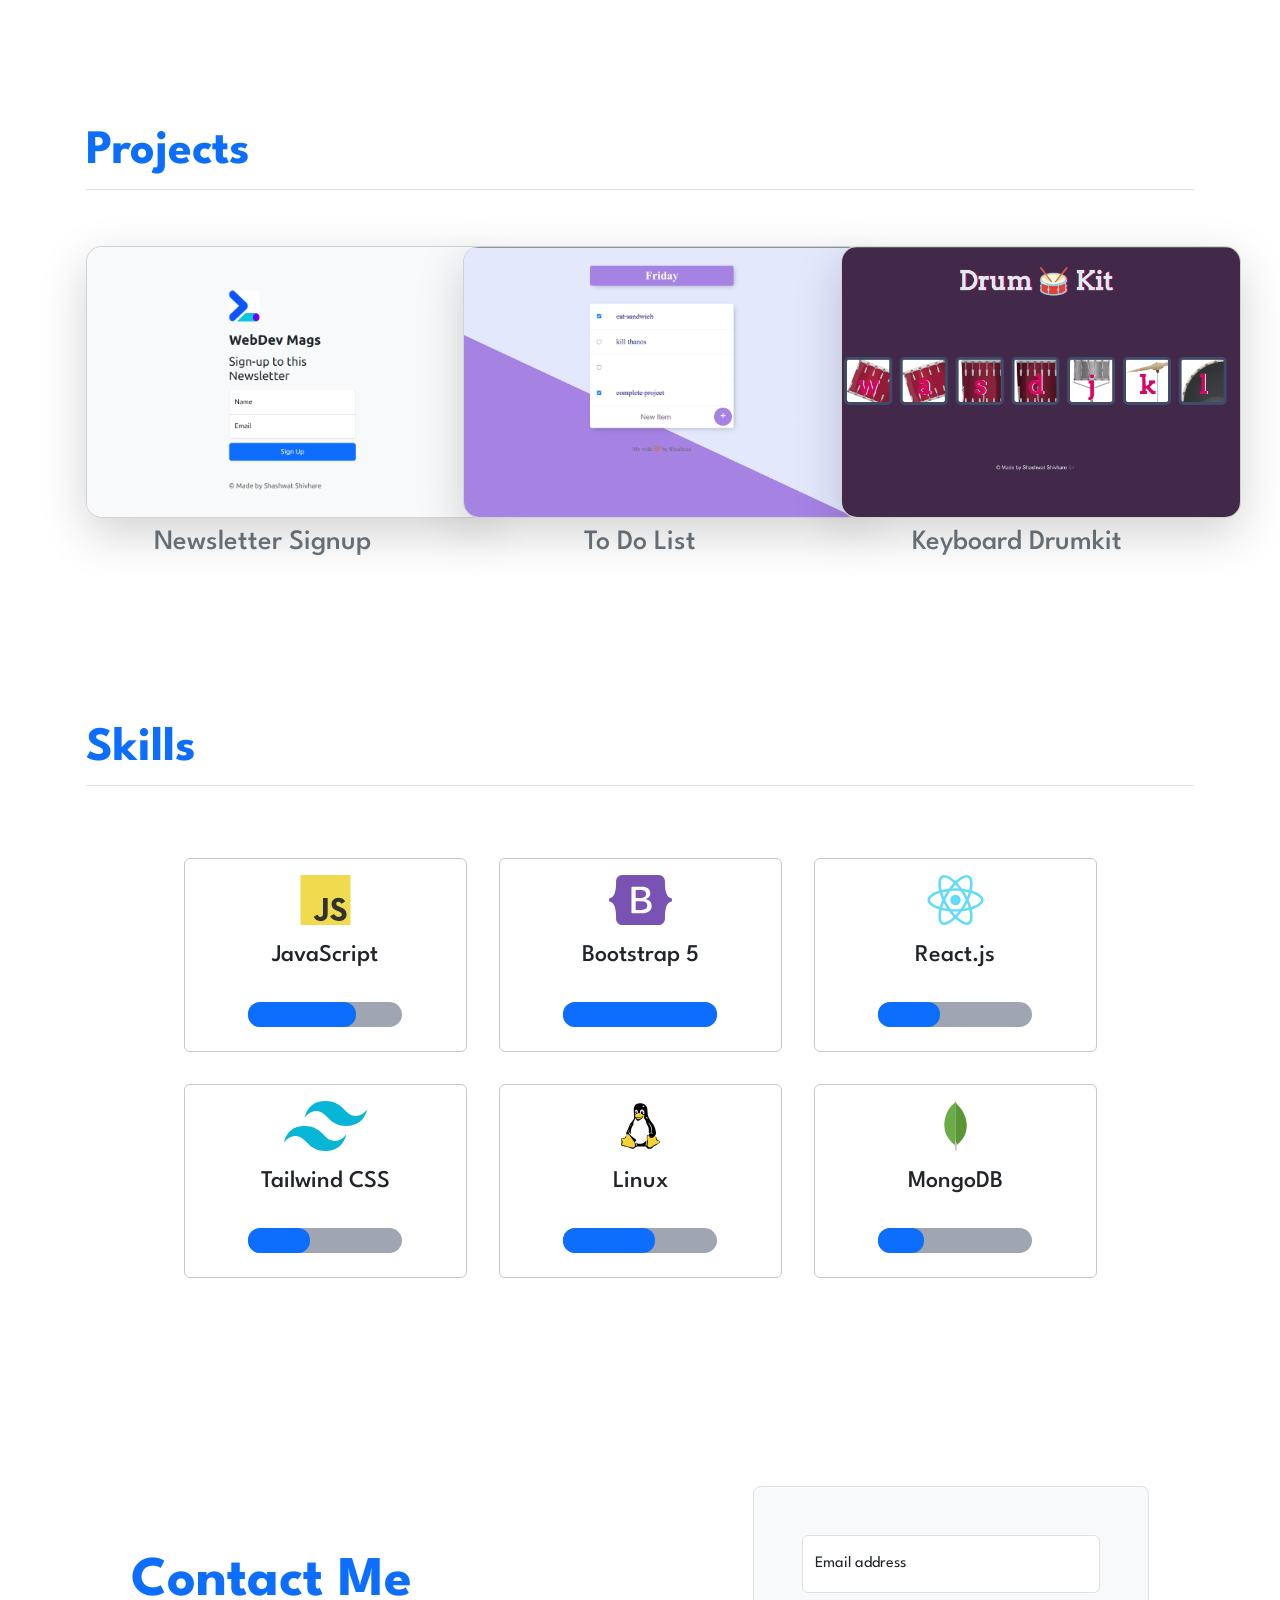
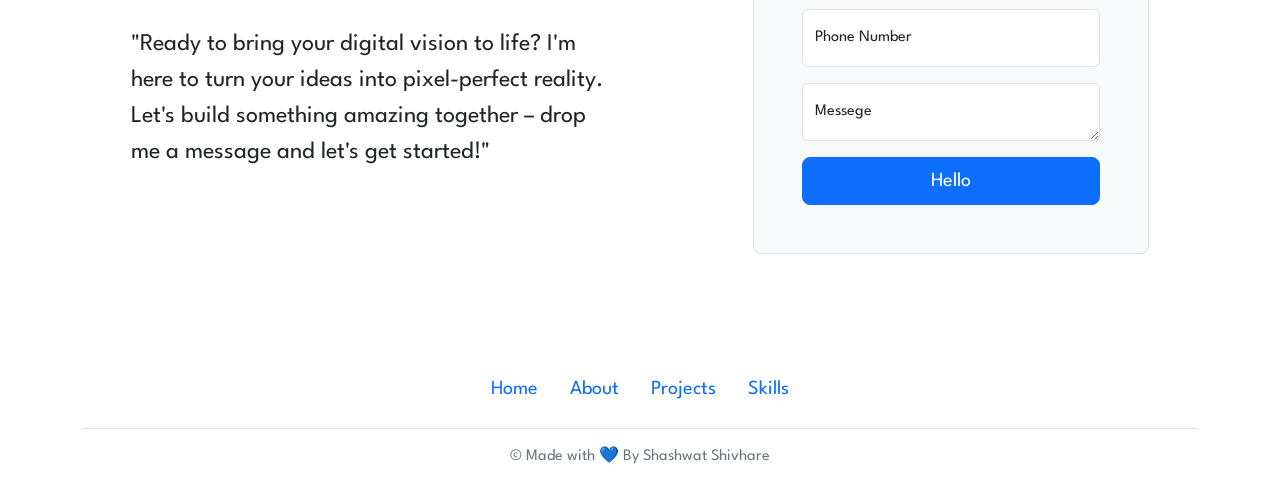
==== commit d5766bfb: "final changes" ====
--- a/index.html
+++ b/index.html
@@ -1 +1 @@
-<!DOCTYPE html><html lang="en"><head><style></style><meta charset="UTF-8"><meta name="viewport" content="width=device-width,initial-scale=1"><title>Shashwat Shivhare</title><link rel="preconnect" href="https://fonts.googleapis.com"><link rel="preconnect" href="https://fonts.gstatic.com" crossorigin><link href="https://fonts.googleapis.com/css2?family=League+Spartan:wght@400;500&family=Roboto:wght@400;600&display=swap" rel="stylesheet"><link rel="icon" type="x-icon" href="./images/logo.png"><link rel="stylesheet" href="./bootstrap/css/bootstrap.min.css"><link rel="stylesheet" href="style.css"></head><body id="body-color" data-bs-theme="light"><div id="top"><!-- Header --><div class="container"><header class="d-flex flex-wrap align-items-center justify-content-center justify-content-md-between py-4 mb-5"><div class="col-md-3 mb-2 mb-md-0"><a href="/" class="d-inline-flex link-body-emphasis text-decoration-none"><img src="./images/logo.png" height="70px" alt="logo"></a></div><ul class="nav col-12 col-md-auto mb-3 justify-content-center mb-md-0"><li class="nav-item"><a href="/" class="nav-link px-3 fs-4 btn scroll-button" data-target=".target-section1">Home</a></li><li><a href="#" class="nav-link btn px-3 fs-4 scroll-button" data-target=".target-section1">About</a></li><li><a href="#" class="nav-link px-3 fs-4 scroll-button" data-target=".target-section2">Projects</a></li><li><a href="#" class="nav-link px-3 fs-4 scroll-button" data-target=".target-section3">Skills</a></li></ul><div class="col-md-3 text-end"><button class="btn btn-primary shadow-sm mx-1" id="colorMode"><img src="./images/dark-theme.png" height="40px" width="40px"></button> <button type="button" class="btn btn-primary fs-4 px-3 py-2 scroll-button" data-target=".target-section4">Contact Me</button></div></header></div><!-- FrontPage --><div id="frontPage" class="container fs-5 px-3"><div class="row flex-lg-row-reverse align-items-center g-5 py-5"><div class="col-10 col-sm-8 col-lg-6"><img src="./images/head.jpg" class="d-block mx-lg-auto profile shadow-lg" width="400px" height=""></div><div class="col-lg-6"><h1><a class="typewrite text-info" data-period="2000" data-type="[ &#34;Hi&#34;,&#34;नमस्ते&#34;, &#34;Hola&#34;,&#34;నమస్కరం&#34; ]"><span class="wrap"></span></a></h1><h3>I am</h3><h1 class="fw-bold text-primary-emphasis">Shashwat Shivhare</h1><h2><a class="typewrite" data-period="2000" data-type="[ &#34;Web&#34;,&#34;Full-Stack&#34;,&#34;MERN&#34; ]"><span class="wrap"></span> </a><span>Developer</span></h2></div></div></div></div><!-- About --><div id="about"><div class="container fs-5 px-3 py-5 target-section target-section1"><h2 class="pb-2 fw-bold border-bottom text-primary">About</h2><div class="row row-cols-1 row-cols-md-2 align-items-md-center g-5 py-5"><div class="col d-flex flex-column align-items-start gap-2"><h3 class="fw-medium text-body-emphasis">Energetic and dedicated Web developer & Electronics Engineering Student IET-DAVV,Indore.</h3><p class="text-dark">Beyond coding, I immerse myself in the worlds of cinema, anime, and music. You'll often find me exploring the depths of psychology and philosophy through reading. Dedicated to my craft and always eager to collaborate, let's bring your digital ideas to life in a way that goes beyond the screen.</p></div><div class="col px-5"><div class="row row-cols-2 row-cols-sm-2 g-4"><div class="col d-flex flex-column gap-2"><img class="bg-body-secondary bg-gradient fs-1 p-3 rounded-3" src="./images/book.svg" height="70px" width="70px" alt=""><h4 class="fw-semibold mb-0 text-dark">Education</h4><p class="text-body-secondary">Electronics Engineering (2021-25)<br>IET-DAVV, Indore (M.P.)</p></div><div class="col d-flex flex-column gap-2"><img class="bg-body-secondary bg-gradient fs-1 p-3 rounded-3" src="./images/vscode.svg" height="70px" width="70px" alt=""><h4 class="fw-semibold mb-0 text-body-emphasis">Coding Tools</h4><p class="text-body-secondary">VS Code<br>IntelliJ<br>Terminal<br></p></div><div class="col d-flex flex-column gap-2"><img class="bg-body-secondary bg-gradient fs-1 p-3 rounded-3" src="./images/language.svg" height="70px" width="70px" alt=""><h4 class="fw-semibold mb-0 text-body-emphasis">Languages</h4><p class="text-body-secondary">Native :Hindi<br>proficient : English<br></p></div><div class="col d-flex flex-column gap-2"><img class="bg-body-secondary bg-gradient fs-1 p-3 rounded-3" src="./images/film.svg" height="70px" width="70px" alt=""><h4 class="fw-semibold mb-0 text-body-emphasis">Interests</h4><p class="text-body-secondary">Fincher's Shots<br>Attaining Nirvana 🎵<br>Socrates on Call<br></p></div></div></div></div></div></div><!-- project --><div id="projects"><div class="container-xl fs-5 px-3 py-5 target-section target-section2"><h2 class="pb-2 fw-bold text-primary border-bottom">Projects</h2><div class="row row-cols-1 row-cols-lg-3 align-items-stretch py-5"><div class="col flipper"><div class="card card-cover overflow-hidden rounded-4 shadow-lg front m-auto"><div><img src="./images/project1.png" class="card-img" width="60%" alt=""></div></div><div class="back d-flex"><div class="justify-content-center align-items-lg-center"><a href="/" class="btn btn-secondary fs-4 mx-4">Visit Website</a></div></div><h3 class="py-2 px-3 text-secondary text-center">Newsletter Signup</h3></div><div class="col flipper"><div class="card card-cover overflow-hidden rounded-4 shadow-lg front m-auto"><img src="./images/project2.png" class="card-img" alt=""></div><div class="back"><a href="/" class="btn btn-secondary fs-4 mx-4">Visit Website</a></div><h3 class="py-2 px-3 text-secondary text-center">To Do List</h3></div><div class="col flipper"><div class="card card-cover overflow-hidden rounded-4 shadow-lg front m-auto"><img src="./images/project3.png" class="card-img" alt=""></div><div class="back"><a href="/" class="btn btn-secondary fs-4 mx-4">Visit Website</a></div><h3 class="py-2 px-3 text-secondary text-center">Keyboard Drumkit</h3></div></div></div></div><!-- Skills --><div id="skills" class="container fs-5 px-3 py-5 target-section target-section3"><h2 class="pb-2 fw-bold text-primary border-bottom">Skills</h2><div class="row py-5 row-cols-3 justify-content-center row-cols-md-4"><div class="d-flex border border-secondary-subtle rounded-2 flex-column mx-3 my-3"><img class="my-3" src="./images/javascript.svg" height="50px" alt=""><h4 class="text-center">JavaScript</h4><progress class="my-4" style="padding:0" max="100" value="70"></progress></div><div class="d-flex border border-secondary-subtle rounded-2 flex-column mx-3 my-3"><img class="my-3" src="./images/bootstrap.svg" height="50px" alt=""><h4 class="text-center">Bootstrap 5</h4><progress class="my-4" style="padding:0" max="100" value="100"></progress></div><div class="d-flex border border-secondary-subtle rounded-2 flex-column mx-3 my-3"><img class="my-3" src="./images/react.svg" height="50px" alt=""><h4 class="text-center">React.js</h4><progress class="my-4" style="padding:0" max="100" value="40"></progress></div><div class="d-flex border border-secondary-subtle rounded-2 flex-column mx-3 my-3"><img class="my-3" src="./images/tailwind.svg" height="50px" alt=""><h4 class="text-center">Tailwind CSS</h4><progress class="my-4" style="padding:0" max="100" value="40"></progress></div><div class="d-flex border border-secondary-subtle rounded-2 flex-column mx-3 my-3"><img class="my-3" src="./images/linux.svg" height="50px" alt=""><h4 class="text-center">Linux</h4><progress class="my-4" style="padding:0" max="100" value="60"></progress></div><div class="d-flex border border-secondary-subtle rounded-2 flex-column mx-3 my-3"><img class="my-3" src="./images/mongodb.svg" height="50px" alt=""><h4 class="text-center">MongoDB</h4><progress class="my-4" style="padding:0" max="100" value="30"></progress></div></div></div><!-- contact-me --><div class="container col-xl-10 col-xxl-8 px-4 py-5"><div class="row align-items-center g-lg-5 py-5"><div class="col-lg-7 text-center text-lg-start"><h2 class="display-4 fw-bold lh-1 text-primary mb-3 target-section target-section4">Contact Me</h2><p class="col-lg-10 fs-4">"Ready to bring your digital vision to life? I'm here to turn your ideas into pixel-perfect reality. Let's build something amazing together – drop me a message and let's get started!"</p></div><div class="col-md-10 mx-auto col-lg-5"><form class="p-4 p-md-5 border rounded-3 bg-body-tertiary"><div class="form-floating mb-3"><input type="email" class="form-control" id="floatingInput" placeholder="name@example.com"> <label for="floatingInput">Email address</label></div><div class="form-floating mb-3"><input type="tel" class="form-control" id="phoneNumber" placeholder="" maxlength="10"> <label for="form-floating">Phone Number</label></div><div class="form-floating mb-3"><textarea class="form-control" id="" rows="10" placeholder=""></textarea> <label class="form-label" for="form-floating">Messege</label></div><button class="w-100 btn btn-lg btn-primary" type="submit">Hello</button></form></div></div></div><!-- Footer --><div id="footer"><div class="container"><footer class="py-3"><ul class="nav justify-content-center border-bottom pb-3 mb-3"><li class="nav-item"><a href="#" class="nav-link fs-5 px-3">Home</a></li><li class="nav-item"><button class="nav-link fs-5 px-3 scroll-button" data-target=".target-section1">About</button></li><li class="nav-item"><button href="#" class="nav-link fs-5 px-3 scroll-button" data-target=".target-section2">Projects</button></li><li class="nav-item"><button href="#" class="nav-link fs-5 px-3 scroll-button" data-target=".target-section3">Skills</button></li></ul><p class="text-center text-secondary">© Made with &#128153; By Shashwat Shivhare</p></footer></div></div><!-- Social  --><div id="fixed-social"><div><a href="https://twitter.com/shashwatshiv" target="_blank" class="fixed-twitter"><img src="./images/twitter-x.svg" height="80%" width="80%" alt="twitter "></a></div><div><a href="https://www.linkedin.com/in/shashwatshiv" class="fixed-linkedin" target="_blank"><img src="./images/linkedin.svg" alt="linkedin" height="80%" width="80%"></a></div><div><a href="https://github.com/shashwatshiv" target="_blank" class="fixed-github"><img src="./images/github.svg" alt="github" height="80%" width="80%"></a></div><div><a href="https://instagram.com/shashwatshiv" target="_blank" class="fixed-instagrem"><img src="./images/instagram.svg" alt="instagram" height="80%" width="80%"></a></div></div><script src="./app.js"></script></body></html>+<!DOCTYPE html><html lang="en"><head><style></style><meta charset="UTF-8"><meta name="viewport" content="width=device-width,initial-scale=1"><title>Shashwat Shivhare</title><link rel="preconnect" href="https://fonts.googleapis.com"><link rel="preconnect" href="https://fonts.gstatic.com" crossorigin><link href="https://fonts.googleapis.com/css2?family=League+Spartan:wght@400;500&family=Roboto:wght@400;600&display=swap" rel="stylesheet"><link rel="icon" type="x-icon" href="./images/logo.png"><link rel="stylesheet" href="./bootstrap/css/bootstrap.min.css"><link rel="stylesheet" href="style.css"></head><body id="body-color" data-bs-theme="light"><div id="top"><!-- Header --><div class="container"><header class="d-flex flex-wrap align-items-center justify-content-center justify-content-md-between py-4"><div class="col-md-3 mb-2 mb-md-0"><a href="/" class="d-inline-flex logo link-body-emphasis text-decoration-none"><img src="./images/logo.png" alt="logo"></a></div><ul class="nav col-12 col-md-auto justify-content-center mb-md-0"><li class="nav-item"><a href="/" class="nav-link px-3 fs-4 btn scroll-button" data-target=".target-section1">Home</a></li><li><a href="#" class="nav-link btn px-3 fs-4 scroll-button" data-target=".target-section1">About</a></li><li><a href="#" class="nav-link px-3 fs-4 scroll-button" data-target=".target-section2">Projects</a></li><li><a href="#" class="nav-link px-3 fs-4 scroll-button" data-target=".target-section3">Skills</a></li></ul><div class="col-md-3 text-end"><button class="btn btn-primary shadow-sm mx-1" id="colorMode"><img src="./images/dark-theme.png" height="40px" width="40px"></button> <button type="button" class="btn btn-primary fs-4 px-3 py-2 scroll-button" data-target=".target-section4">Contact Me</button></div></header></div><!-- FrontPage --><div id="frontPage" class="container fs-5 px-3"><div class="row flex-lg-row-reverse align-items-center g-5 py-5"><div class="col-10 col-sm-8 col-lg-6"><img src="./images/head.jpg" class="d-block mx-lg-auto profile shadow-lg" width="400px" height=""></div><div class="col-lg-6"><h1><a class="typewrite text-info" data-period="2000" data-type="[ &#34;Hi&#34;,&#34;नमस्ते&#34;, &#34;Hola&#34;,&#34;నమస్కరం&#34; ]"><span class="wrap"></span></a></h1><h3>I am</h3><h1 class="fw-bold text-primary-emphasis">Shashwat Shivhare</h1><h2><a class="typewrite" data-period="2000" data-type="[ &#34;Web&#34;,&#34;Full-Stack&#34;,&#34;MERN&#34; ]"><span class="wrap"></span> </a><span>Developer</span></h2></div></div></div></div><!-- About --><div id="about"><div class="container fs-5 px-3 py-5 target-section target-section1"><h2 class="pb-2 fw-bold border-bottom text-primary">About</h2><div class="row row-cols-1 row-cols-md-2 align-items-md-center g-5 py-5"><div class="col d-flex flex-column align-items-start gap-2"><h3 class="fw-medium text-body-emphasis">Energetic and dedicated Web developer & Electronics Engineering Student IET-DAVV,Indore.</h3><p class="text-dark">Beyond coding, I immerse myself in the worlds of cinema, anime, and music. You'll often find me exploring the depths of psychology and philosophy through reading. Dedicated to my craft and always eager to collaborate, let's bring your digital ideas to life in a way that goes beyond the screen.</p></div><div class="col px-5"><div class="row row-cols-2 row-cols-sm-2 g-4"><div class="col d-flex flex-column gap-2"><img class="bg-body-secondary bg-gradient fs-1 p-3 rounded-3" src="./images/book.svg" height="70px" width="70px" alt=""><h4 class="fw-semibold mb-0 text-dark">Education</h4><p class="text-body-secondary">Electronics Engineering (2021-25)<br>IET-DAVV, Indore (M.P.)</p></div><div class="col d-flex flex-column gap-2"><img class="bg-body-secondary bg-gradient fs-1 p-3 rounded-3" src="./images/vscode.svg" height="70px" width="70px" alt=""><h4 class="fw-semibold mb-0 text-body-emphasis">Coding Tools</h4><p class="text-body-secondary">VS Code<br>IntelliJ<br>Terminal<br></p></div><div class="col d-flex flex-column gap-2"><img class="bg-body-secondary bg-gradient fs-1 p-3 rounded-3" src="./images/language.svg" height="70px" width="70px" alt=""><h4 class="fw-semibold mb-0 text-body-emphasis">Languages</h4><p class="text-body-secondary">Native :Hindi<br>proficient : English<br></p></div><div class="col d-flex flex-column gap-2"><img class="bg-body-secondary bg-gradient fs-1 p-3 rounded-3" src="./images/film.svg" height="70px" width="70px" alt=""><h4 class="fw-semibold mb-0 text-body-emphasis">Interests</h4><p class="text-body-secondary">Fincher's Shots<br>Attaining Nirvana 🎵<br>Socrates on Call<br></p></div></div></div></div></div></div><!-- project --><div id="projects"><div class="container-xl fs-5 px-3 py-5 target-section target-section2"><h2 class="pb-2 fw-bold text-primary border-bottom">Projects</h2><div class="row row-cols-1 row-cols-lg-3 align-items-stretch py-5"><div class="col flipper"><div class="card card-cover overflow-hidden rounded-4 shadow-lg front m-auto"><div><img src="./images/project1.png" class="card-img" width="60%" alt=""></div></div><div class="back d-flex"><div class="justify-content-center align-items-lg-center"><a href="/" class="btn btn-secondary fs-4 mx-4">Visit Website</a></div></div><h3 class="py-2 px-3 text-secondary text-center">Newsletter Signup</h3></div><div class="col flipper"><div class="card card-cover overflow-hidden rounded-4 shadow-lg front m-auto"><img src="./images/project2.png" class="card-img" alt=""></div><div class="back"><a href="/" class="btn btn-secondary fs-4 mx-4">Visit Website</a></div><h3 class="py-2 px-3 text-secondary text-center">To Do List</h3></div><div class="col flipper"><div class="card card-cover overflow-hidden rounded-4 shadow-lg front m-auto"><img src="./images/project3.png" class="card-img" alt=""></div><div class="back"><a href="/" class="btn btn-secondary fs-4 mx-4">Visit Website</a></div><h3 class="py-2 px-3 text-secondary text-center">Keyboard Drumkit</h3></div></div></div></div><!-- Skills --><div id="skills" class="container fs-5 px-3 py-5 target-section target-section3"><h2 class="pb-2 fw-bold text-primary border-bottom">Skills</h2><div class="row py-5 row-cols-3 justify-content-center row-cols-md-4"><div class="d-flex border border-secondary-subtle rounded-2 flex-column mx-3 my-3"><img class="my-3" src="./images/javascript.svg" height="50px" alt=""><h4 class="text-center">JavaScript</h4><progress class="my-4" style="padding:0" max="100" value="70"></progress></div><div class="d-flex border border-secondary-subtle rounded-2 flex-column mx-3 my-3"><img class="my-3" src="./images/bootstrap.svg" height="50px" alt=""><h4 class="text-center">Bootstrap 5</h4><progress class="my-4" style="padding:0" max="100" value="100"></progress></div><div class="d-flex border border-secondary-subtle rounded-2 flex-column mx-3 my-3"><img class="my-3" src="./images/react.svg" height="50px" alt=""><h4 class="text-center">React.js</h4><progress class="my-4" style="padding:0" max="100" value="40"></progress></div><div class="d-flex border border-secondary-subtle rounded-2 flex-column mx-3 my-3"><img class="my-3" src="./images/tailwind.svg" height="50px" alt=""><h4 class="text-center">Tailwind CSS</h4><progress class="my-4" style="padding:0" max="100" value="40"></progress></div><div class="d-flex border border-secondary-subtle rounded-2 flex-column mx-3 my-3"><img class="my-3" src="./images/linux.svg" height="50px" alt=""><h4 class="text-center">Linux</h4><progress class="my-4" style="padding:0" max="100" value="60"></progress></div><div class="d-flex border border-secondary-subtle rounded-2 flex-column mx-3 my-3"><img class="my-3" src="./images/mongodb.svg" height="50px" alt=""><h4 class="text-center">MongoDB</h4><progress class="my-4" style="padding:0" max="100" value="30"></progress></div></div></div><!-- contact-me --><div class="container col-xl-10 col-xxl-8 px-4 py-5"><div class="row align-items-center g-lg-5 py-5"><div class="col-lg-7 text-center text-lg-start"><h2 class="display-4 fw-bold lh-1 text-primary mb-3 target-section target-section4">Contact Me</h2><p class="col-lg-10 fs-4">"Ready to bring your digital vision to life? I'm here to turn your ideas into pixel-perfect reality. Let's build something amazing together – drop me a message and let's get started!"</p></div><div class="col-md-10 mx-auto col-lg-5"><form class="p-4 p-md-5 border rounded-3 bg-body-tertiary"><div class="form-floating mb-3"><input type="email" class="form-control" id="floatingInput" placeholder="name@example.com"> <label for="floatingInput">Email address</label></div><div class="form-floating mb-3"><input type="tel" class="form-control" id="phoneNumber" placeholder="" maxlength="10"> <label for="form-floating">Phone Number</label></div><div class="form-floating mb-3"><textarea class="form-control" id="" rows="10" placeholder=""></textarea> <label class="form-label" for="form-floating">Messege</label></div><button class="w-100 btn btn-lg btn-primary" type="submit">Hello</button></form></div></div></div><!-- Footer --><div id="footer"><div class="container"><footer class="py-3"><ul class="nav justify-content-center border-bottom pb-3 mb-3"><li class="nav-item"><a href="#" class="nav-link fs-5 px-3">Home</a></li><li class="nav-item"><button class="nav-link fs-5 px-3 scroll-button" data-target=".target-section1">About</button></li><li class="nav-item"><button href="#" class="nav-link fs-5 px-3 scroll-button" data-target=".target-section2">Projects</button></li><li class="nav-item"><button href="#" class="nav-link fs-5 px-3 scroll-button" data-target=".target-section3">Skills</button></li></ul><p class="text-center text-secondary">© Made with &#128153; By Shashwat Shivhare</p></footer></div></div><!-- Social  --><div id="fixed-social"><div><a href="https://twitter.com/shashwatshiv" target="_blank" class="fixed-twitter"><img src="./images/twitter-x.svg" height="80%" width="80%" alt="twitter "></a></div><div><a href="https://www.linkedin.com/in/shashwatshiv" class="fixed-linkedin" target="_blank"><img src="./images/linkedin.svg" alt="linkedin" height="80%" width="80%"></a></div><div><a href="https://github.com/shashwatshiv" target="_blank" class="fixed-github"><img src="./images/github.svg" alt="github" height="80%" width="80%"></a></div><div><a href="https://instagram.com/shashwatshiv" target="_blank" class="fixed-instagrem"><img src="./images/instagram.svg" alt="instagram" height="80%" width="80%"></a></div></div><script src="./app.js"></script></body></html>
--- a/style.css
+++ b/style.css
@@ -1 +1 @@
-*{font-family:"League Spartan",sans-serif;margin:0;text-decoration:none}a.typewrite{text-decoration:none;font-weight:700}h1{font-size:4rem}h2{font-size:3rem}img.profile{border-radius:20px;animation:fadeIn 2s ease-in}#fixed-social{background-color:#f0f8ff;position:fixed;bottom:40%;right:-10px;padding:10px;border-radius:10px 0 0 10px}#fixed-social a{display:block;height:50px;position:relative;text-align:center;line-height:40px;transition:transform .2s;width:50px;margin:10px 10px 10px 0;z-index:2}#fixed-social a:hover{transform:scale(1.2)}#top{padding-bottom:100px}.card{height:17rem;width:25rem}.card-img{height:100%;width:100%;object-fit:cover}.flipper:hover{transform:rotateY(180deg);cursor:pointer}.flipper,h3{backface-visibility:hidden}.back{backface-visibility:hidden;position:absolute;top:0;left:0;border-radius:10px;transform:rotateY(180deg)}.front{backface-visibility:hidden;z-index:2}.flipper{transition:2s;transform-style:preserve-3d;position:relative}.word{margin:auto;color:#fff}progress{width:60%;display:block;margin:auto;padding:3px;border:0 none;background:#9fa6b2;border-radius:14px}progress::-moz-progress-bar{border-radius:12px;background:#0d6efd}@media screen and (-webkit-min-device-pixel-ratio:0){progress{height:25px}}progress::-webkit-progress-bar{background:0 0}progress::-webkit-progress-value{border-radius:12px;background:#0d6efd}@media only screen and (max-width:799px){#fixed-social{background-color:#f0f8ff;display:flex;position:fixed;align-items:center;justify-content:center;bottom:0;left:25%;right:25%;border-radius:10px 10px 0 0}#fixed-social a{display:block;height:50px;position:relative;text-align:center;transition:transform .2s;width:50px;margin:10px 10px 0 10px;z-index:2}}+*{font-family:"League Spartan",sans-serif;margin:0;text-decoration:none}a.typewrite{text-decoration:none;font-weight:700}h1{font-size:4rem}h2{font-size:3rem}img.profile{border-radius:20px}#fixed-social{background-color:#f0f8ff;position:fixed;bottom:40%;right:-10px;padding:10px;border-radius:10px 0 0 10px}#fixed-social a{display:block;height:50px;position:relative;text-align:center;line-height:40px;transition:transform .2s;width:50px;margin:10px 10px 10px 0;z-index:2}#fixed-social a:hover{transform:scale(1.2)}#top{padding-bottom:100px}.card{height:17rem;width:25rem}.card-img{height:100%;width:100%;object-fit:cover}.flipper:hover{transform:rotateY(180deg);cursor:pointer}.flipper,h3{backface-visibility:hidden}.back{backface-visibility:hidden;position:absolute;top:0;left:0;border-radius:10px;transform:rotateY(180deg)}.front{backface-visibility:hidden;z-index:2}.flipper{transition:2s;transform-style:preserve-3d;position:relative}.word{margin:auto;color:#fff}progress{width:60%;display:block;margin:auto;padding:3px;border:0 none;background:#9fa6b2;border-radius:14px}progress::-moz-progress-bar{border-radius:12px;background:#0d6efd}@media screen and (-webkit-min-device-pixel-ratio:0){progress{height:25px}}progress::-webkit-progress-bar{background:0 0}progress::-webkit-progress-value{border-radius:12px;background:#0d6efd}.logo{height:70px}@media only screen and (max-width:799px){#fixed-social{background-color:#f0f8ff;display:flex;position:fixed;align-items:center;justify-content:center;bottom:0;left:10%;right:10%;border-radius:10px 10px 0 0}#fixed-social a{display:block;height:50px;position:relative;text-align:center;transition:transform .2s;width:50px;margin:10px 10px 0 10px;z-index:2}img.profile{width:200px;margin:auto}#frontPage>div>div{margin:0 0 20px 0}header{padding:0}.logo{height:40px}#top{padding:0}.card{height:12rem;width:19rem}}
